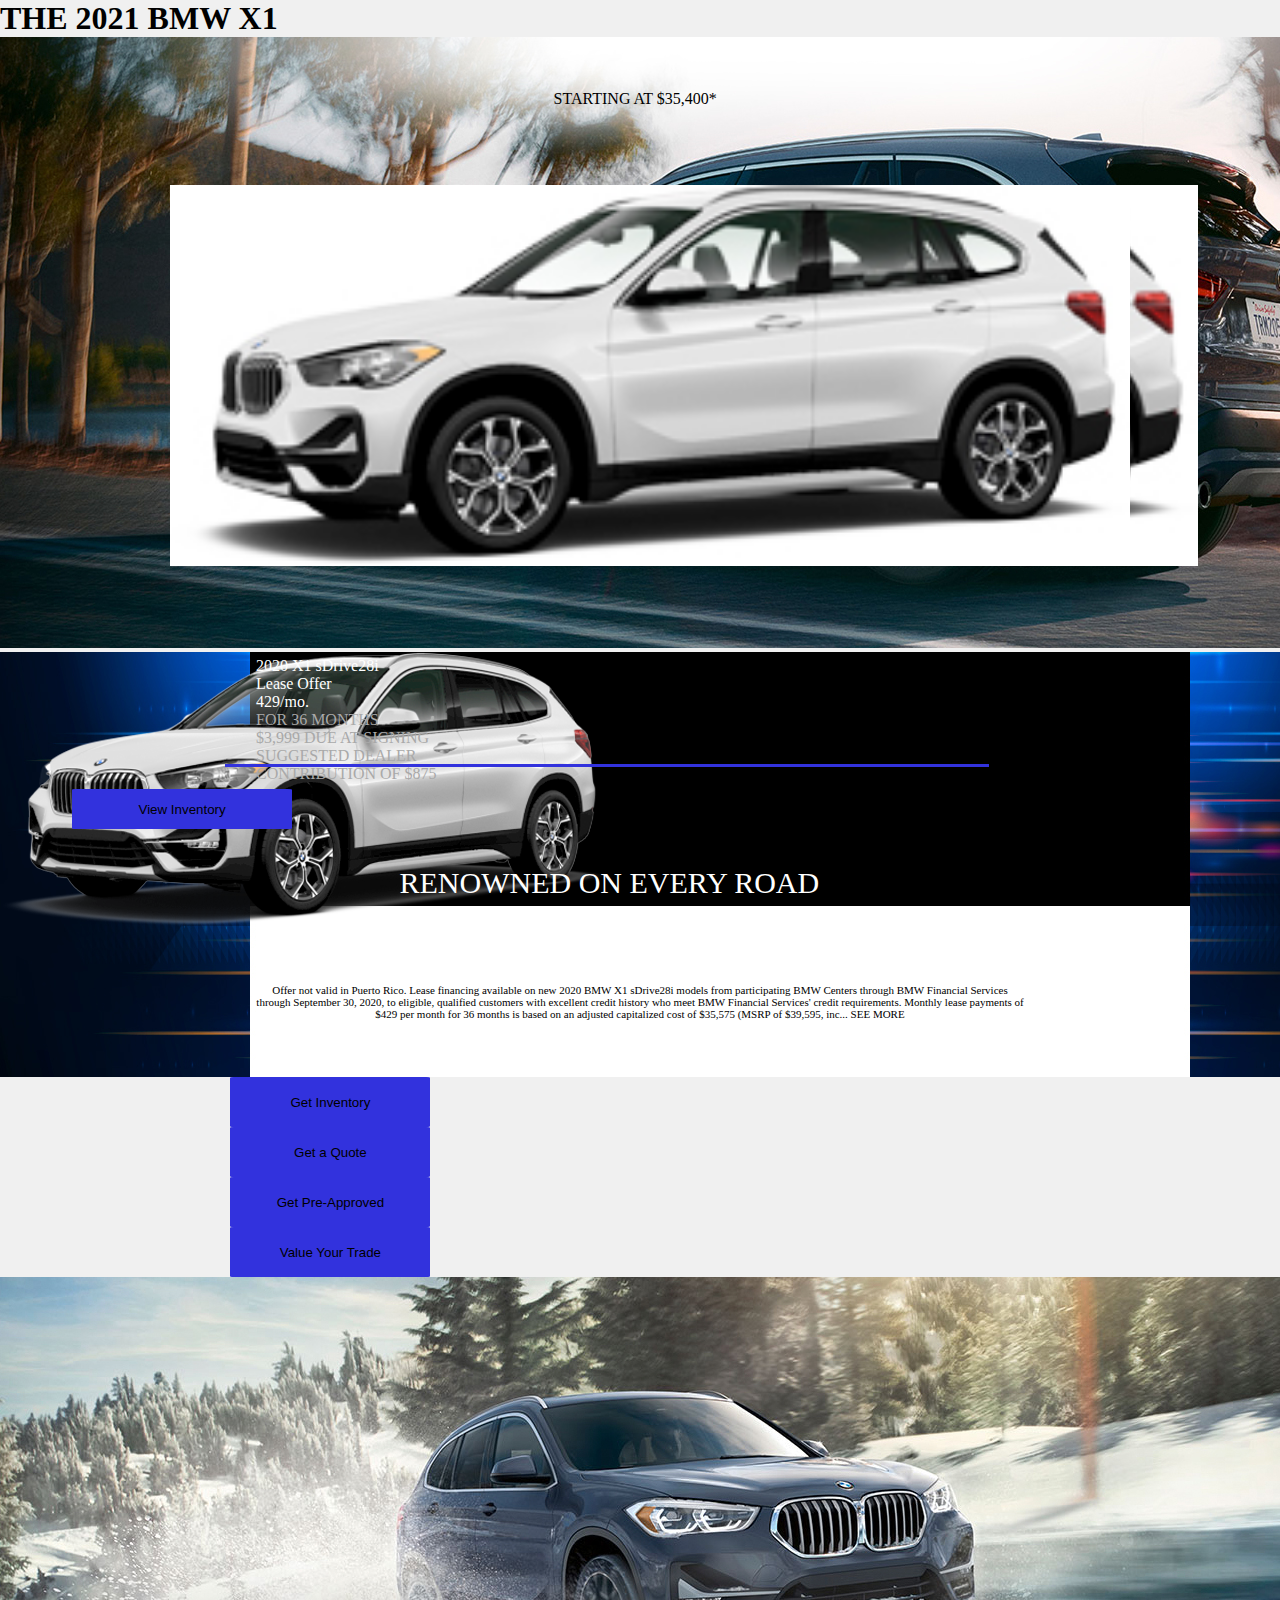
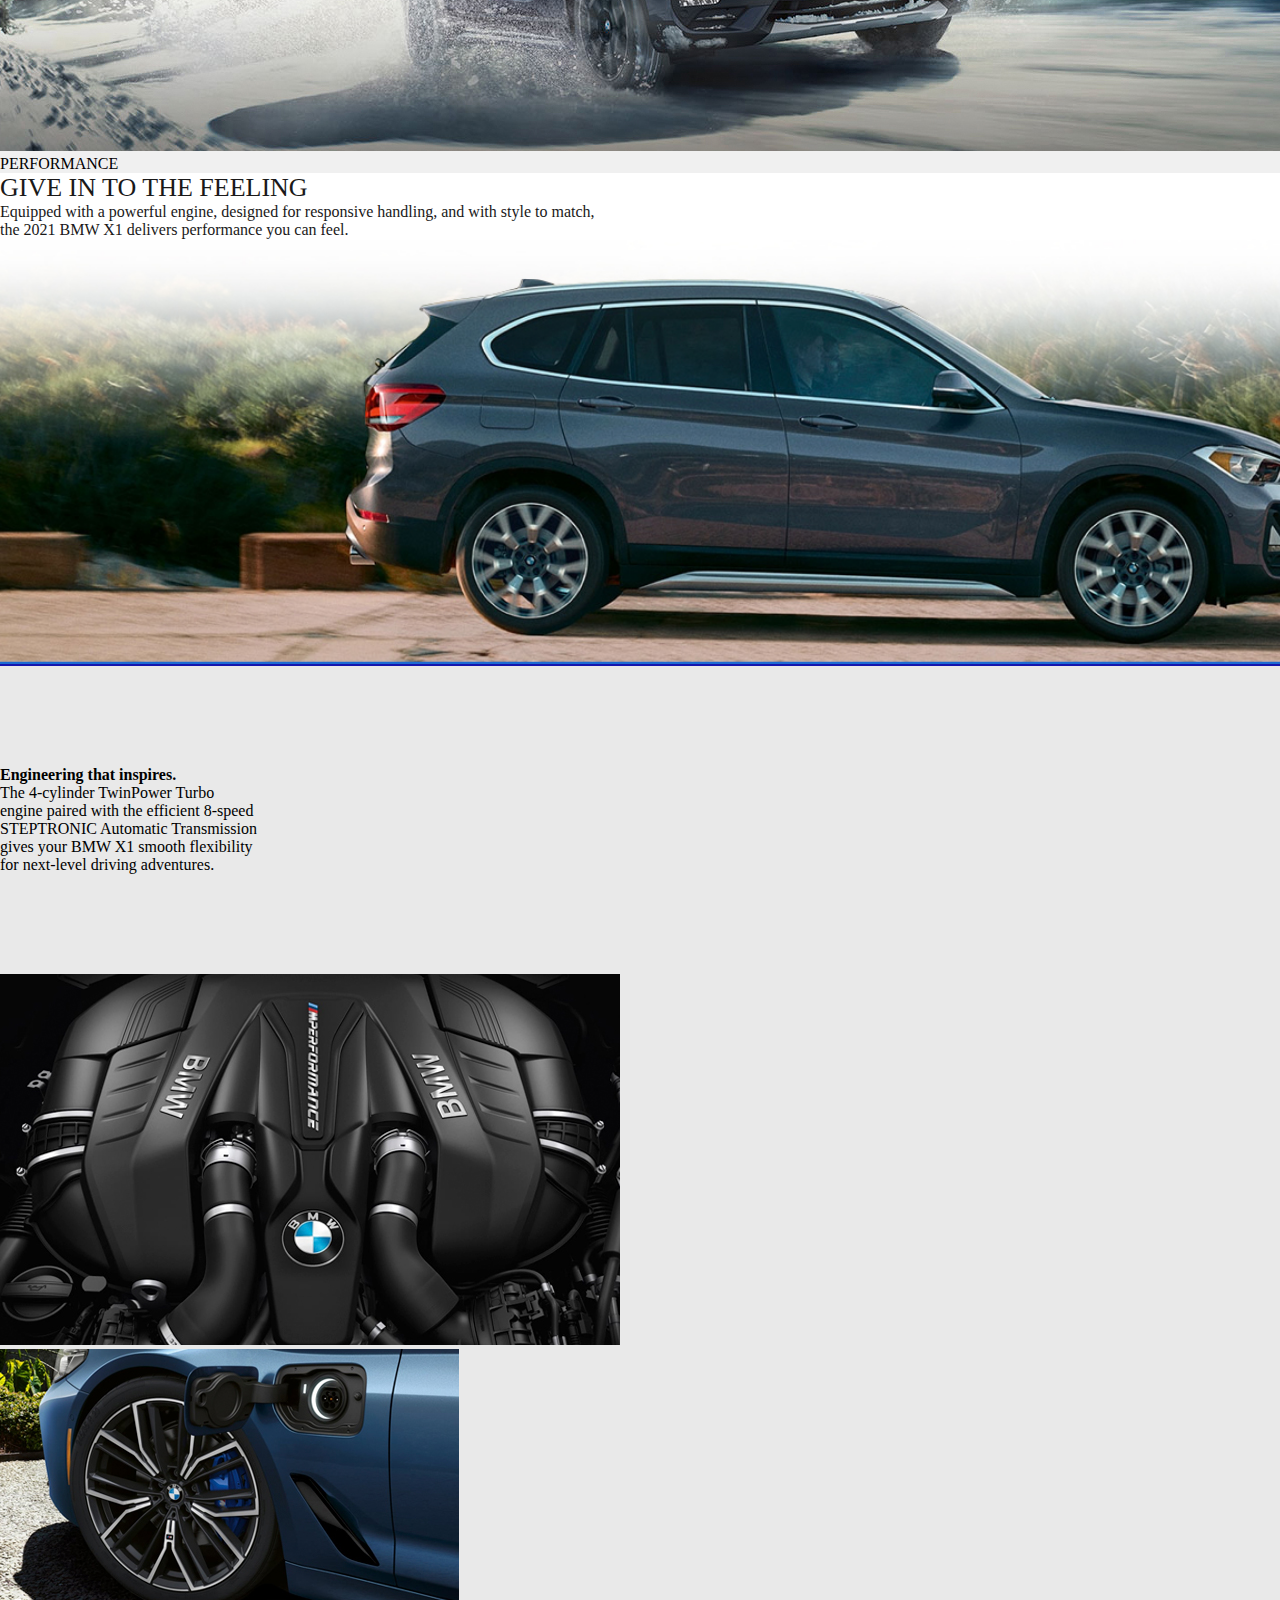
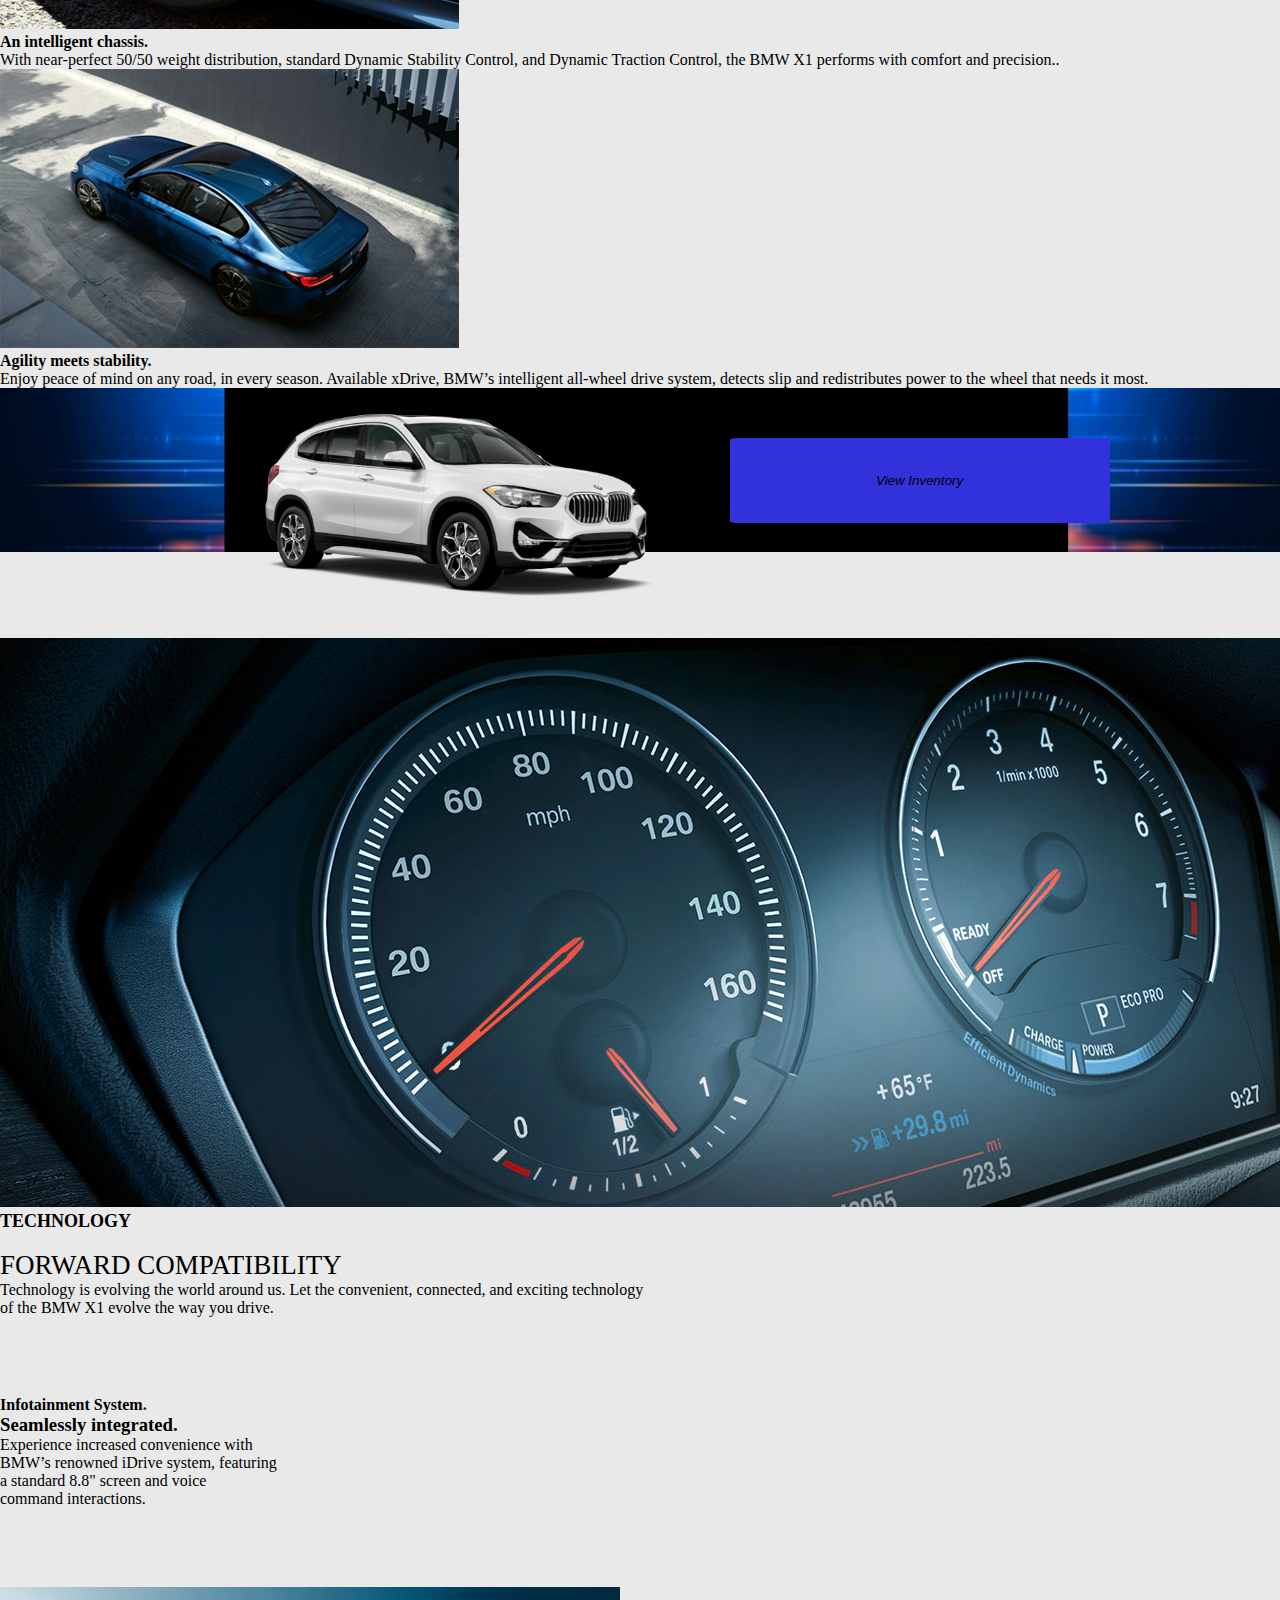
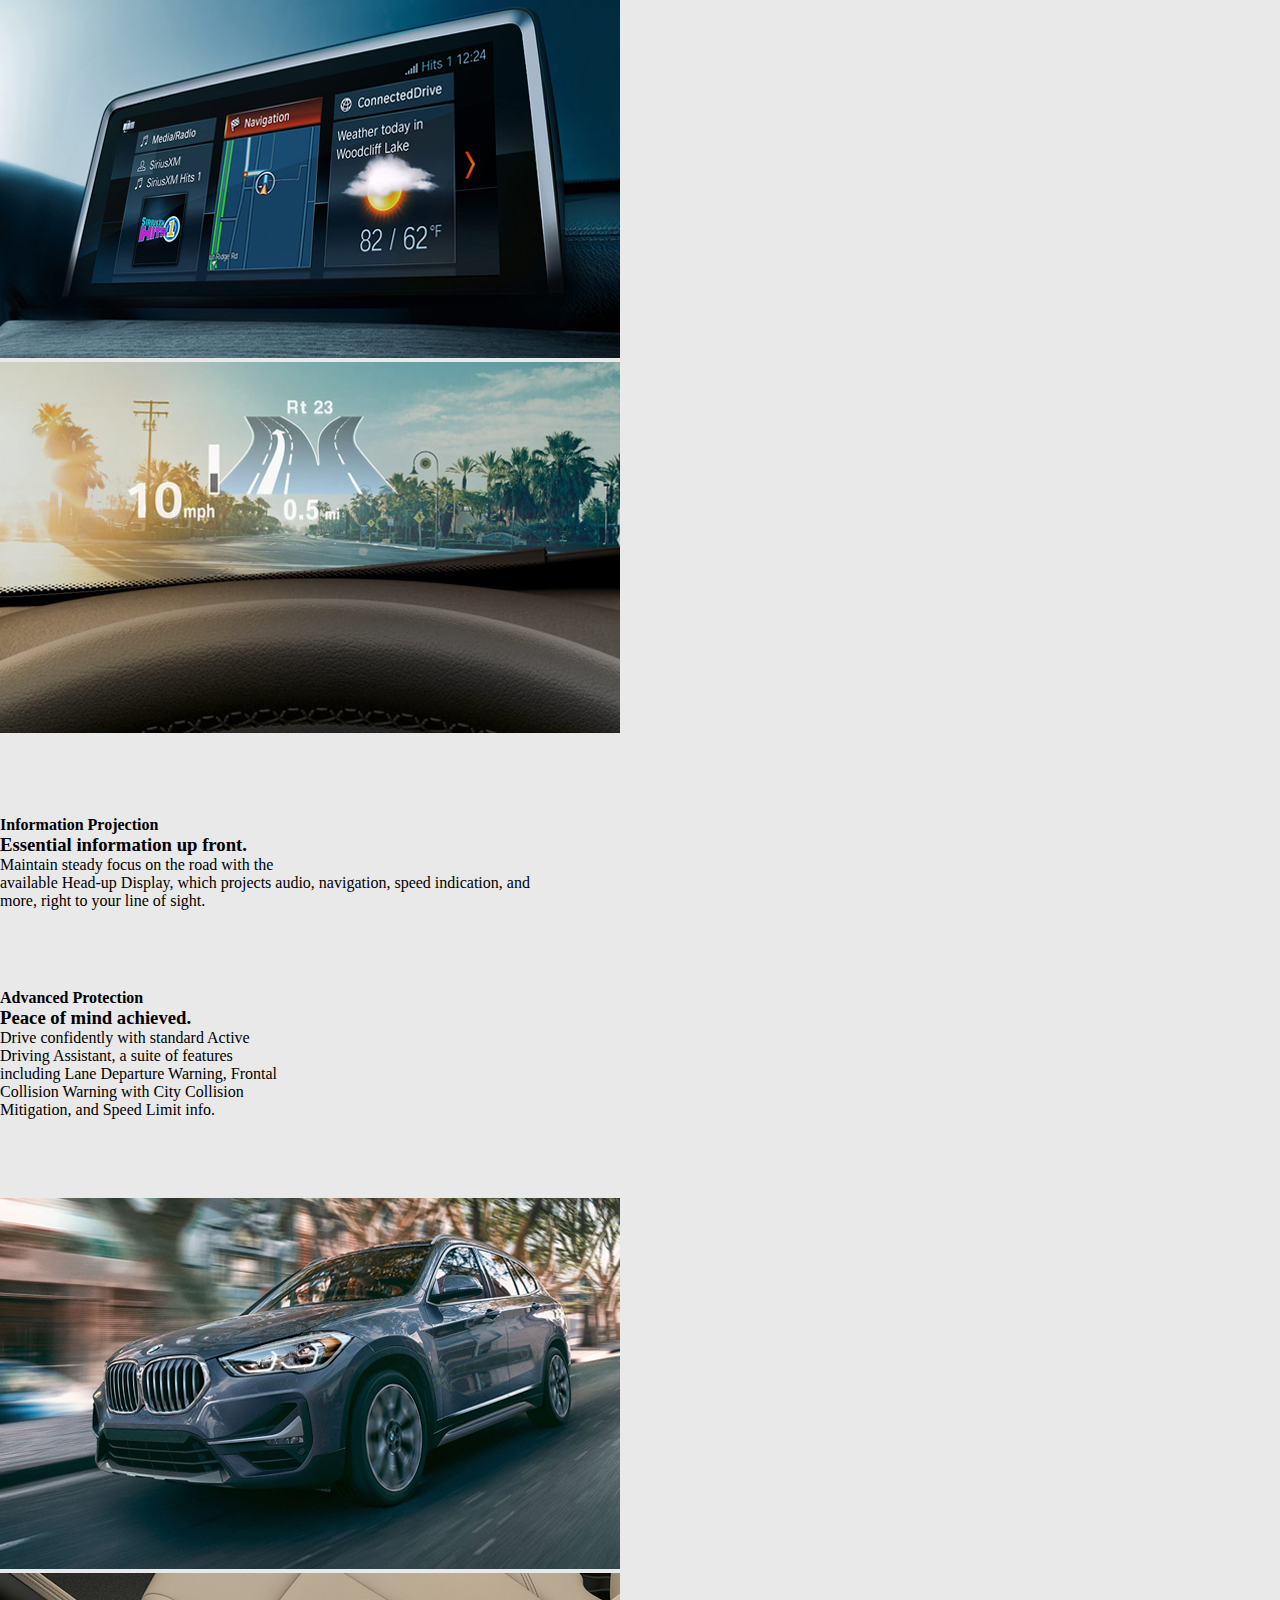
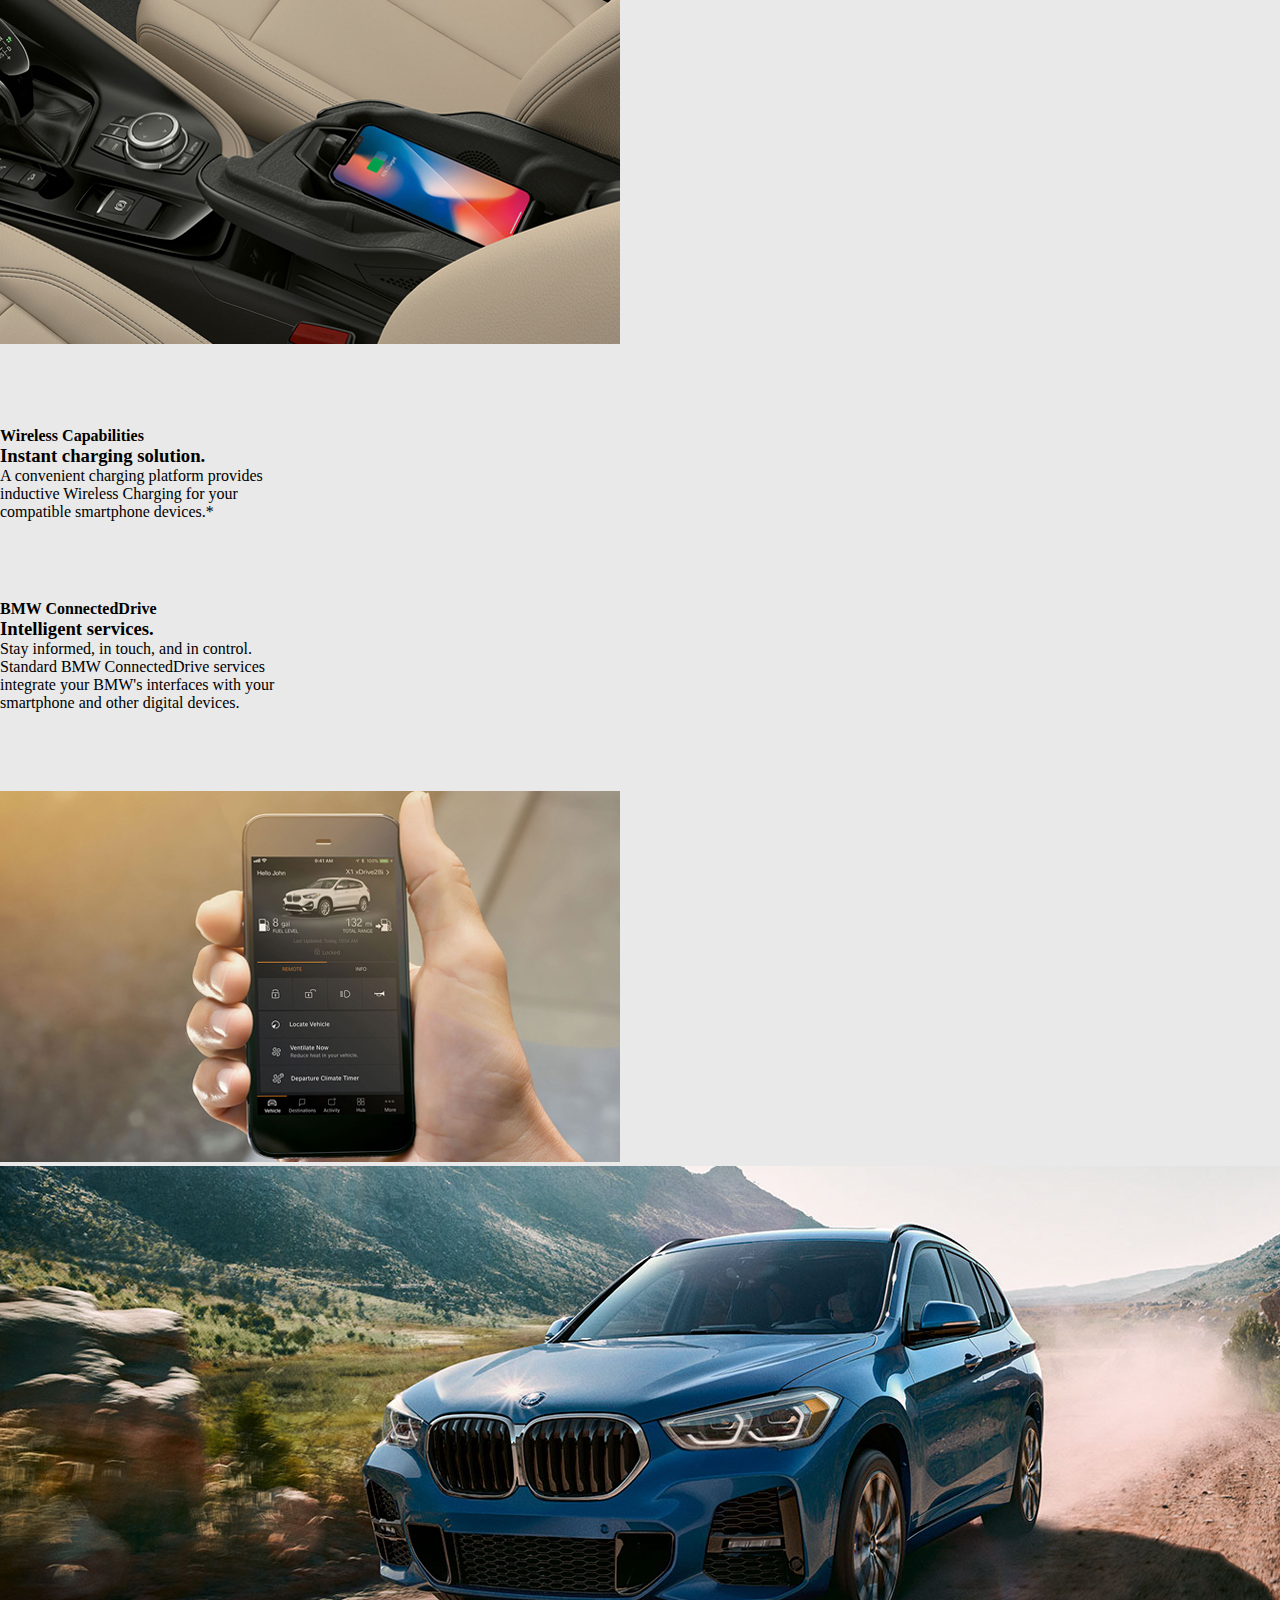
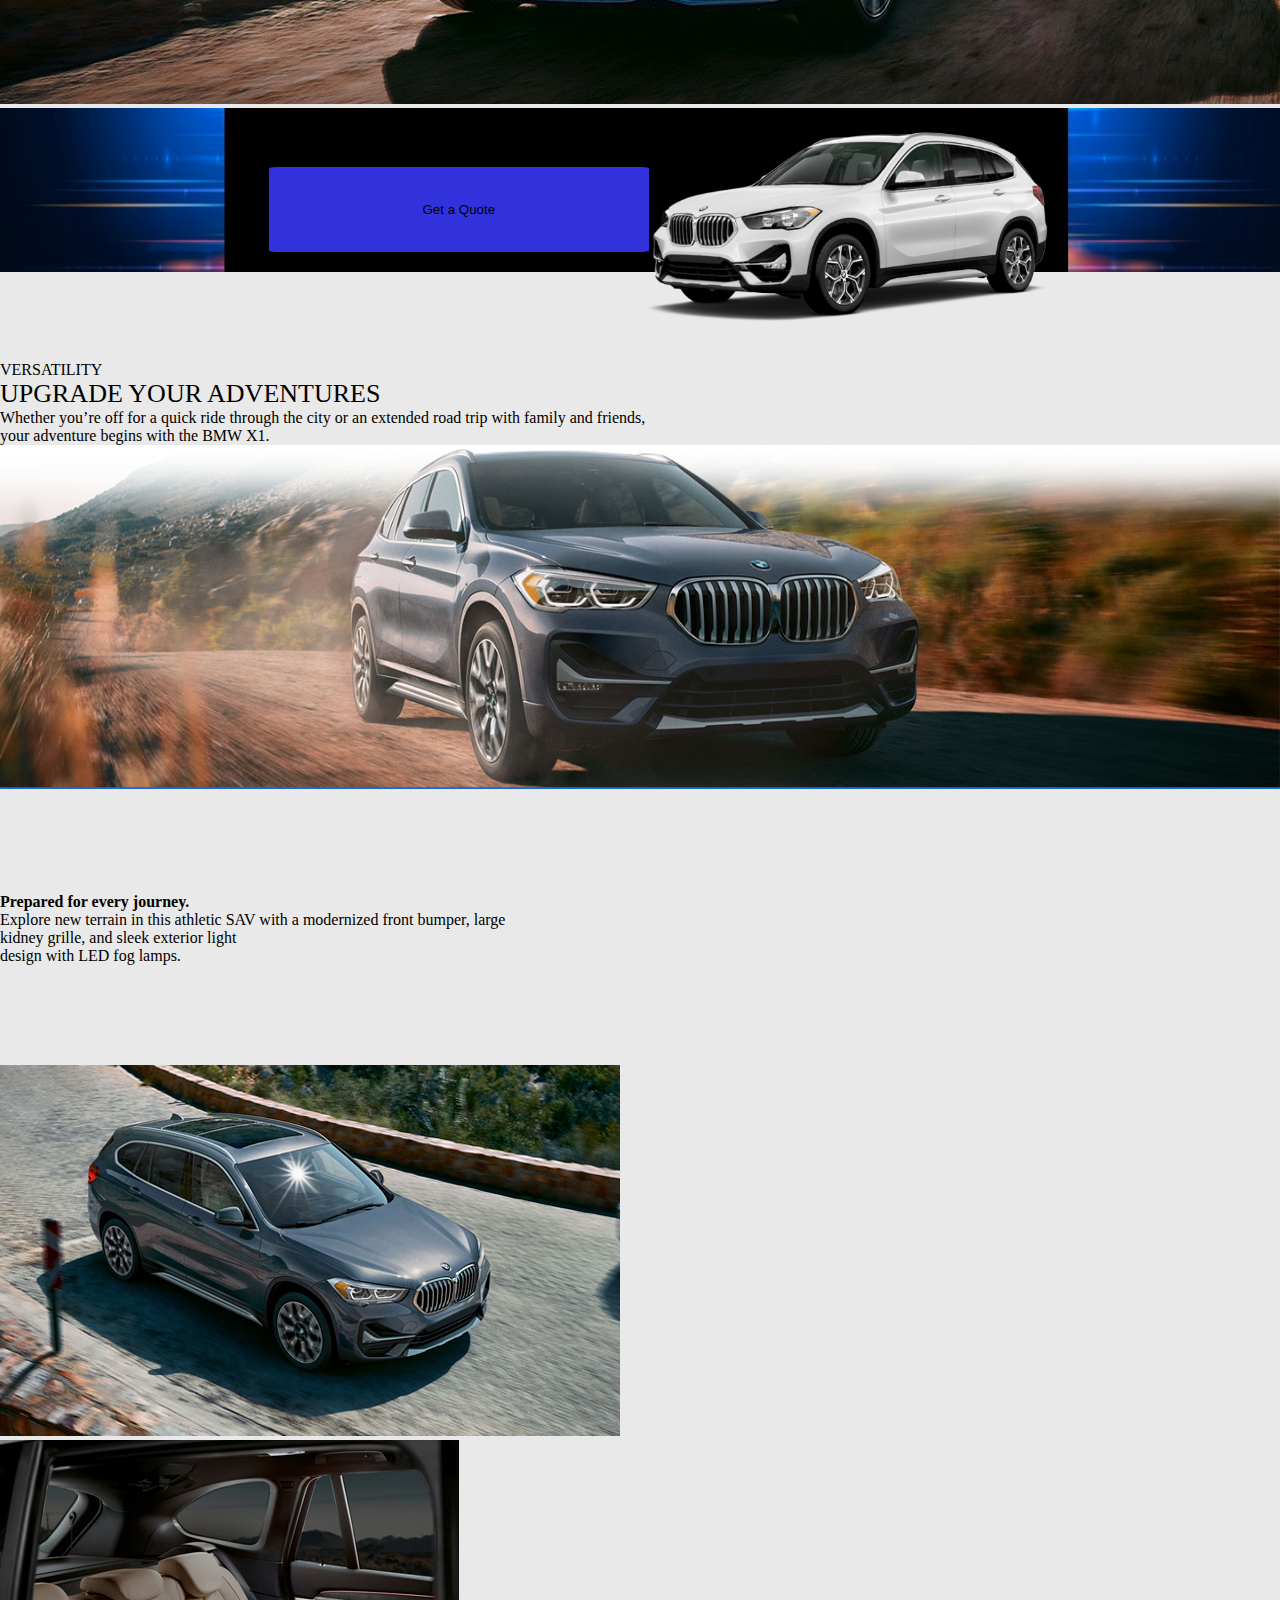
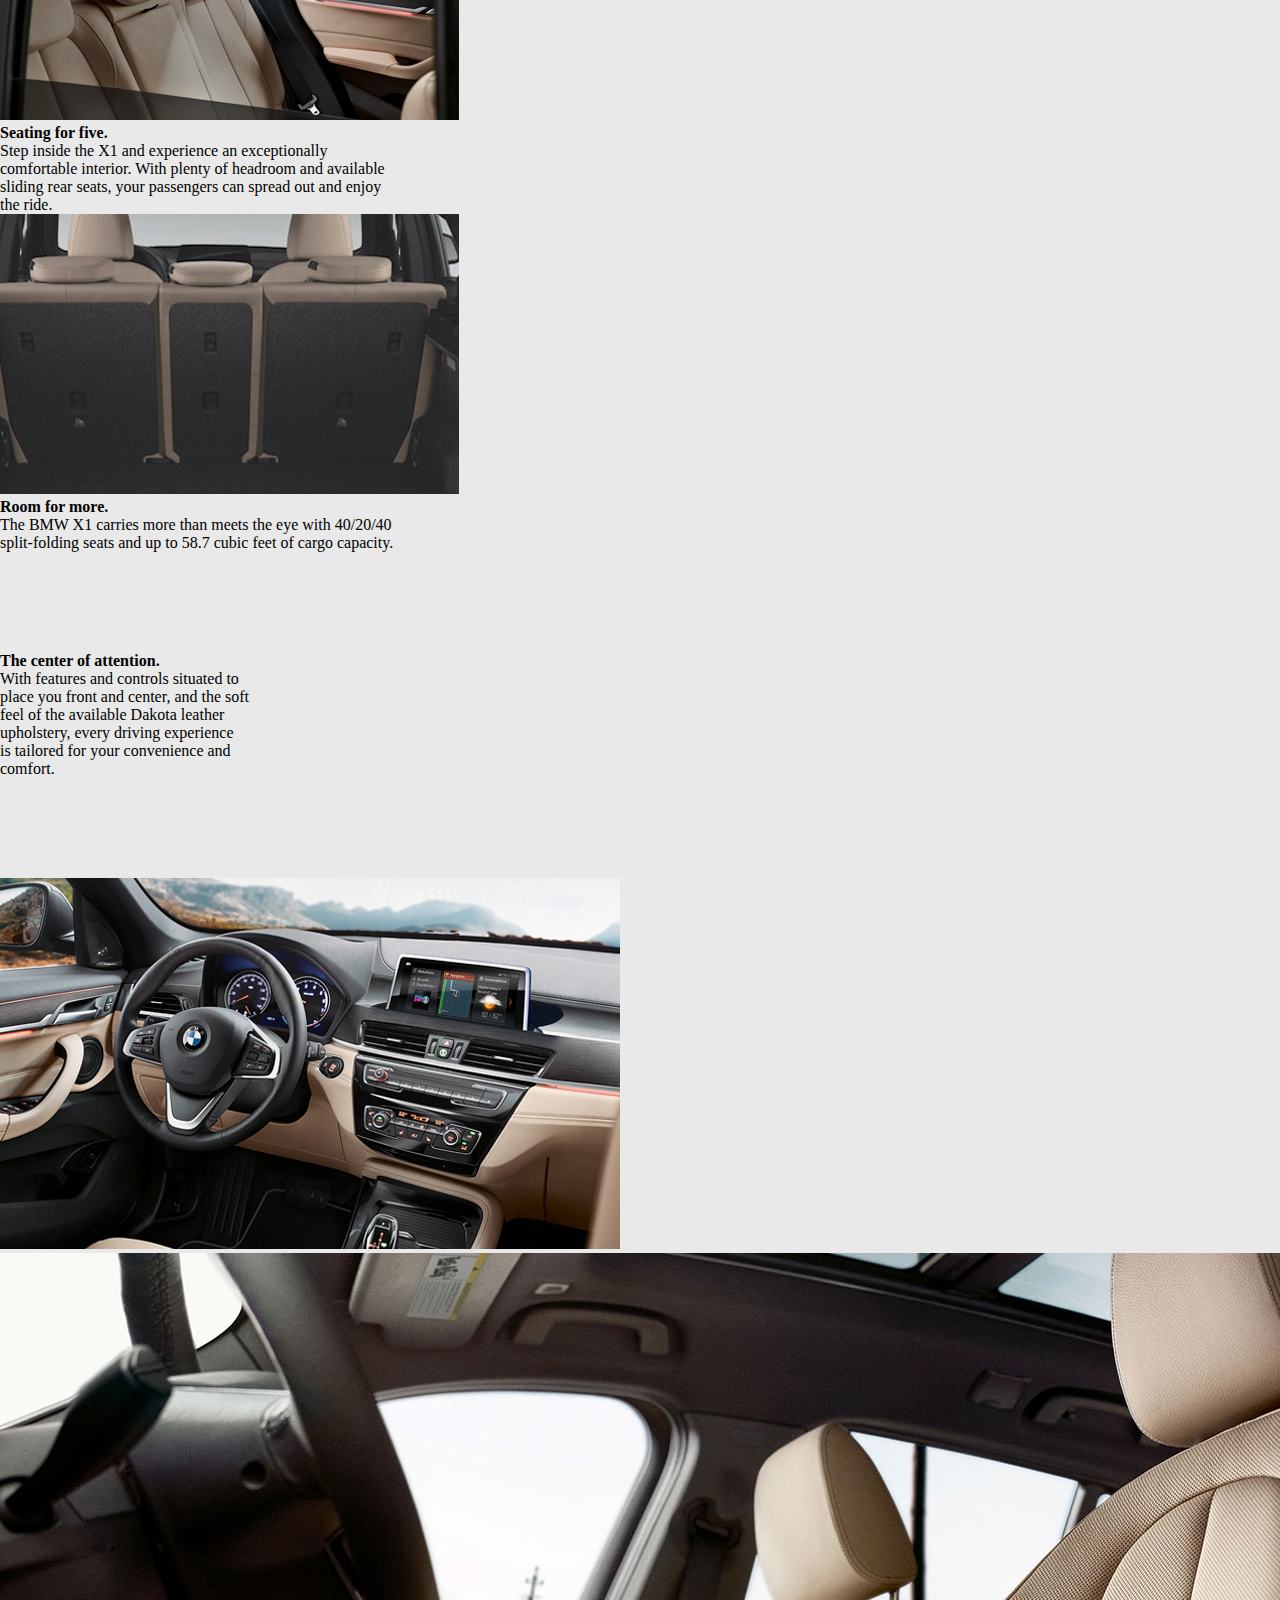
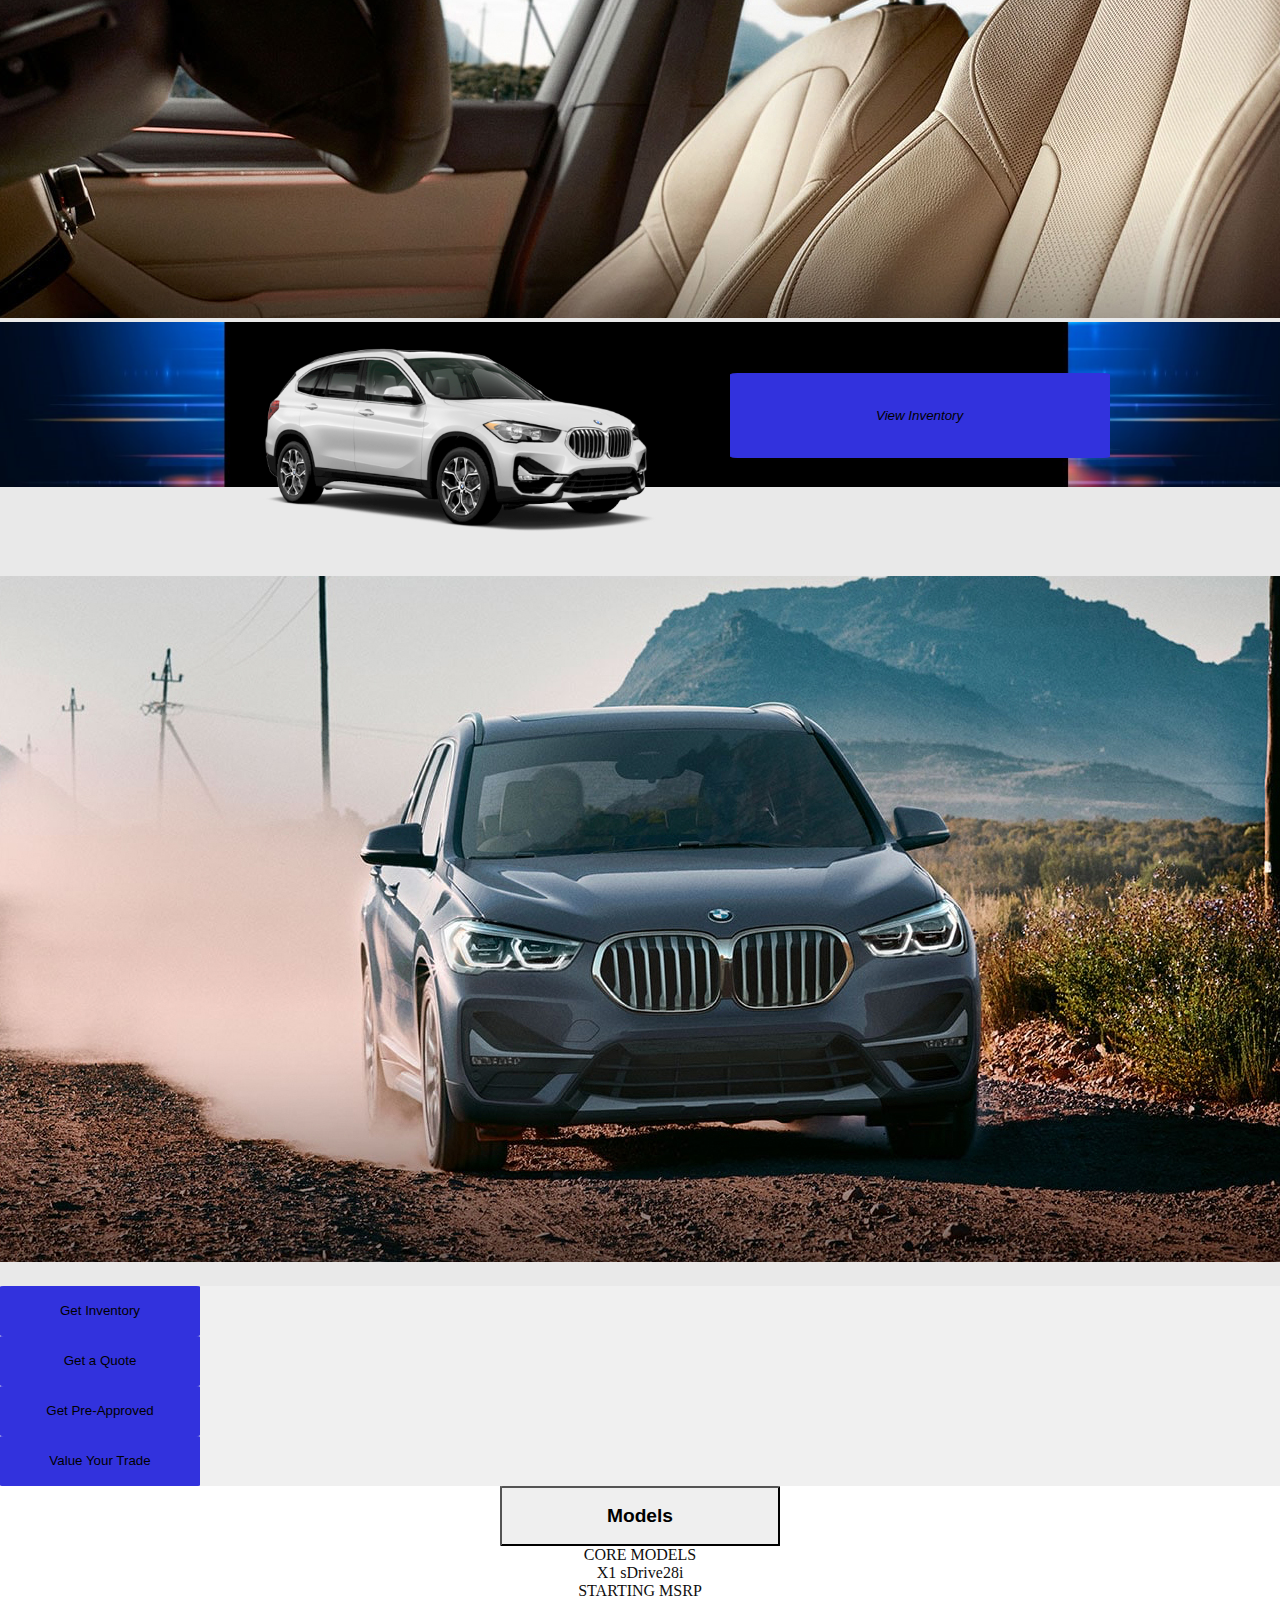
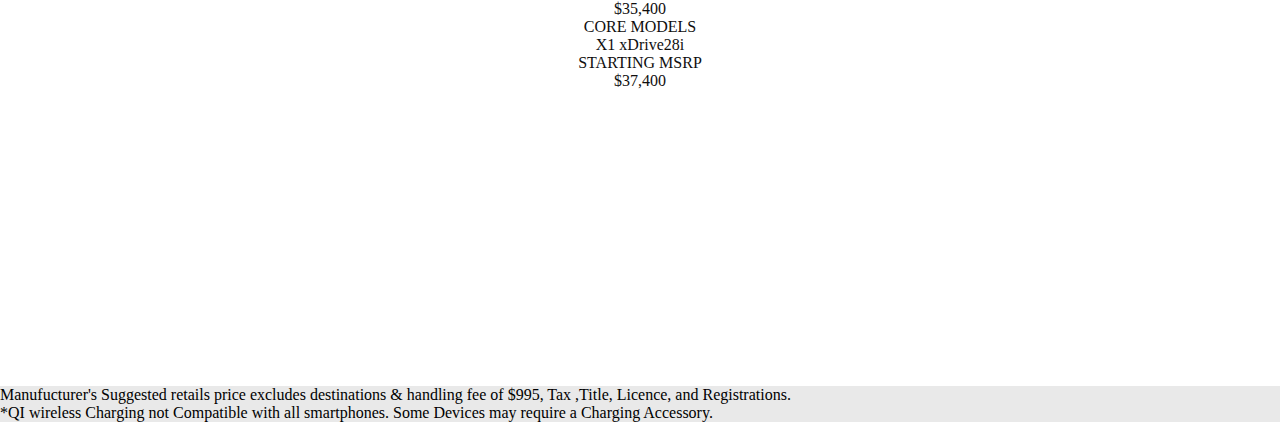
==== completecode.html @ 9b666ace "First commit add all things" ====
<!DOCTYPE html>
<html lang="en">

<head>
    <meta charset="UTF-8">
    <meta name="viewport" content="width=device-width, initial-scale=1.0">
    <title>Landing Page</title>
    <link rel="icon" href="/favicon.ico" type="image/x-icon" sizes="16x16">
    <link rel="stylesheet" href="https://cdn.jsdelivr.net/npm/bootstrap@4.5.3/dist/css/bootstrap.min.css" integrity="sha384-TX8t27EcRE3e/ihU7zmQxVncDAy5uIKz4rEkgIXeMed4M0jlfIDPvg6uqKI2xXr2" crossorigin="anonymous">
<style>
            * {
            margin: 0;
            padding: 0;
        }
        body{
              background-color: rgba(229, 229, 229, 0.826);

        }

        .sec-1 {

            background-color: rgb(240, 240, 240);

        }

        .banner-text-1 {
            position: absolute;
            top: 10%;
            text-align: center !important;
            right: 44%;
            text-transform: uppercase;
        }

        .banner-text-2 {
            position: absolute;
            bottom: 0;
            text-align: center !important;
            right: 36%;
            text-transform: uppercase;
            color: white;
            font-size: 30px;

        }

        .offer-bg {
            background-image: url('asserts/img/Offer-bck.jpg');
            background-repeat: no-repeat;
            background-size: cover;
            height: 425px;
        }

        .offer-bg-btn {

            margin-left: 18%;

        }

        .btn-cus {
            width: 200px;
            background-color: rgb(50, 50, 221) !important;
            border: 1px solid rgb(50, 50, 221) !important;
            border-radius: 2%;
            height: 50px;
        }

        .btn-div {
            max-width: 19% !important;
        }

        .offer-car {
            position: absolute;
            left: 20%;
            margin-top: 5px;
        }

        .offer-car>p {
            color: white;
        }

        .offer-car>.def {
            color: darkgrey;

        }

        .hr-11 {
            width: 423%;
            position: absolute;
            z-index: 98766;
            top: 85%;
            right: -306%;
            align-content: center;

        }

        .new5 {

            border: 3px solid rgb(50, 50, 221);
            border-top: 5px;


        }

        .btn-div-car {
            position: absolute;
            top: 105%;
            right: 80%;



        }

        .offer-car-des {
            position: absolute;
            left: 20%;
            font-size: 11px;
            width: 60%;
            text-align: center;
            text-justify: auto;
        }
        .sec-2{
            background-color: rgb(240, 240, 240);
        }
        .sec-3{
            background-color: rgb(240, 240, 240);
        }
        .sec-3-img{
            background-image: url('asserts/img/GIVE-IN-TO-THE-FEELING.jpg');
            background-repeat: no-repeat;
            background-size: cover;
            height: 425px;
            border-bottom: 2px solid rgb(21, 21, 173) ;
        }
        .sec-3-img-text{
            background-color: white;
            color: rgb(26, 25, 25);
        }


        .sec-6{
            height: 250px;
        }

        .sec-content-1{

            position: relative;
            text-align: center;

        }
        .sec-car-img-1{
    position: absolute;
    top: 71%;
    left: 36%;
    transform: translate(-50%, -50%);
    color: white;
    width: 103%;

        }
        .sec-car-img-2{
            position: absolute;
    top: 30%;
    left: 57%;
        }

        .sec-8-car-img-1{
            position: absolute;
            top: 35%;
            left: 21%;
        }
    .sec-8-car-img-2{
    position: absolute;
    top: 71%;
    left: 66%;
    transform: translate(-50%, -50%);
    color: white;
    width: 33%;


        }


        
        .footer-1{
            background-color: white;
            color: rgb(15, 14, 14);
            width: 100%;
            height: 700px;
            margin-top: 20px;
        }
        .footer-1-btn button{
            height:60px;
            width:280px;
            border-radius: 1%;
            text-transform: capitalize;
            font-size: larger;
            font-weight: 600;

        }
        .footer-1 .card{
            border: 0;
        }

        .footer-btn-bg{

             background-color: rgb(240, 240, 240);
          
        }
        .footer-1 img{
            width: 75%;
    position: absolute;
    top: 185px;
    right: 82px;

        }
        .footer-1 .img-2{
        position: absolute;
        top: 185px;
        right: 150px;

        }



        
</style>
</head>
<body>
<section class="sec-1">
    <div class="text-center">
        <h1>THE 2021 BMW X1<h1>
    </div>
    <div>
        <div class="banner-1">
            <p class="banner-text-1 white-text">
                Starting at $35,400*
            </p>
            <img src="asserts/img/banner.jpg" class="img-fluid w-100" alt="Banner">
            <p class="banner-text-2 white-text">
                RENOWNED ON EVERY ROAD
            </p>
        </div>
    </div>
</section>


<section class="offer-bg my-4">

        <div class="offer-car">
            <p class="mb-4">2020 X1 sDrive28i</p>
            <p class="mb-0">Lease Offer</p>
            <p class="font-weight-bold display-4 pt-0">429/mo.</p>
            <p class="def">
                FOR 36 MONTHS<br>
                $3,999 DUE AT SIGNING<br>
                SUGGESTED DEALER<br>
                CONTRIBUTION OF $875
            </p>
            <center>
                <div class="py-2 hr-11">
                    <hr class="new5">
                </div>
            </center>
            <center>
                <div class="col-lg-3 btn-div-car">
                    <button class="btn btn-primary btn-cus" style="height: 40px; width:220px">View Inventory</button>
                </div>
            </center>

        </div>

        <div class="offer-car-img">
            <div class="col-md-12 col-lg-6 wow fadeInRight animated" data-wow-delay="0.3s" style="visibility: visible;
            animation-name: fadeInRight;
            animation-delay: 0.3s;
            z-index: 111111;
            left: 560px;
            top: 45px;">
            <img src="asserts/img/offer car.png" alt="" class="img-fluid">
            </div>
        </div>
        <br>
        <br>
        <br>
        <div class="offer-car-des">
            <p>Offer not valid in Puerto Rico. Lease financing available on new 2020 BMW X1 sDrive28i models from
                participating BMW
                Centers through BMW Financial Services through September 30, 2020, to eligible, qualified customers with
                excellent
                credit history who meet BMW Financial Services' credit requirements. Monthly lease payments of $429 per
                month for 36
                months is based on an adjusted capitalized cost of $35,575 (MSRP of $39,595, inc... SEE MORE</p>
        </div>

</section>
<section class="sec-2">
    <div class="offer-bg-btn my-5">
        <div class="container">
            <div class="row">
                <div class="col-lg-3 btn-div">
                    <button class="btn btn-primary btn-cus">Get Inventory</button>
                </div>
                <div class="col-lg-3 btn-div">
                    <button class="btn btn-primary btn-cus">Get a Quote</button>
                </div>
                <div class="col-lg-3 btn-div">
                    <button class="btn btn-primary btn-cus">Get Pre-Approved</button>
                </div>
                <div class="col-lg-3 btn-div">
                    <button class="btn btn-primary btn-cus">Value Your Trade</button>
                </div>
            </div>
        </div>
    </div>
    <img src="asserts/img/images1.jpg" alt="" class="img-fluid  w-100">
    <div class="h6 text-center py-3 font-weight-bold">PERFORMANCE
    </div>
</section>


<section class="sec-3">
    <div class="sec-3-img-text text-center pt-3">
        <p style="font-size: 26px;">
            GIVE IN TO THE FEELING
        </p>
        <p class="mb-0">
            Equipped with a powerful engine, designed for responsive handling, and with style to match,<br> the 2021 BMW X1 delivers
            performance you can feel.
        </p>
    </div>
    <div class="sec-3-img">
    </div>
</section>



<section class="sec-4">
    <div class="container">
        <div class="card shadow my-4" >
            <div class="row no-gutters">
                <div class="col-md-4">
                    <div class="card-body " style="margin: 100px 0;">
                    <h4 class="card-title text-center py-3">Engineering that inspires.</h4>
                    <p class="card-text text-center">The 4-cylinder TwinPower Turbo<br> engine paired with the efficient 8-speed<br> STEPTRONIC
                        Automatic Transmission<br>gives your BMW X1 smooth flexibility<br> for next-level driving adventures.</p>
                    </div>
                </div>
                <div class="col-md-8">
                    <img src="asserts/img/Engineering-that-inspires.jpg" class="card-img" alt="Engineering-that-inspires">
                </div>
            </div>
        </div>

        <div class="card-group">
            <div class="card shadow mr-3">
                <img src="asserts/img/An intelligent chassis.jpg" class="card-img-top" alt="Agility meets stability.jpg">
                <div class="card-body">
                    <h4 class="card-title text-center">An intelligent chassis.</h4>
                    <p class="card-text text-center">With near-perfect 50/50 weight distribution, standard Dynamic Stability Control, and Dynamic Traction Control, the BMW X1 performs with comfort and precision..</p>

                </div>
            </div>
            <div class="card shadow ml-3">
                <img src="asserts/img/Agility meets stability.jpg" class="card-img-top" alt="An intelligent chassis.jpg">
                <div class="card-body">
                    <h4 class="card-title text-center">Agility meets stability.</h4>
                    <p class="card-text text-center">Enjoy peace of mind on any road, in every season. Available xDrive, BMW’s intelligent all-wheel drive system, detects slip and redistributes power to the wheel that needs it most.</p>
                </div>
            </div>
        </div>
    </div>
</section>




<!--------------------Yesterday code Continues---------------->

<section class="sec-6 mt-5">

    <div class="sec-content-1 bg-white">
        <img src="asserts/img/offer-bg-22.jpg" class="img-fluid" width="100%" alt="opffer car">
        <div class="sec-car-img-1">
        <img src="asserts/img/offe-car-2.png" class="img-fluid" width="31%" alt="opffer car">
        </div>
        <div class="sec-car-img-2">
        <button class="btn btn-primary btn-cus" style="height: 85px; width:380px"><i class="fa-2x">
            View Inventory
        </i>
        </button>
        </div>
    </div>
    <div class="bg-white" style="height: 300px;">
    </div>
</section>

<section class="sec-7">
<img src="asserts/img/images2.jpg" class="img-fluid w-100" alt="opffer car">
        <div class="text-center pt-3">
            <p style="font-size: 18px; font-weight: bold;">
                TECHNOLOGY
            </p><br>
            <p style="font-size: 27px;">FORWARD COMPATIBILITY</p>
            <p class="mb-0">
                Technology is evolving the world around us. Let the convenient, connected, and exciting technology<br>of the BMW X1
                evolve
                the way you drive.
            </p>
        </div>

        <div class="container">

            <div class="card shadow my-4">
                <div class="row no-gutters">
                    <div class="col-md-4">
                        <div class="card-body " style="margin: 79px 0;">
                            <h4 class="card-title text-center">Infotainment System.</h4>
                            <h3 class="card-title text-center py-3">Seamlessly integrated.</h3>
                            <p class="card-text text-center">Experience increased convenience with<br> BMW’s renowned iDrive system, featuring<br> a standard 8.8" screen and voice<br> command
                            interactions.</p>
                        </div>
                    </div>
                    <div class="col-md-8">
                        <img src="asserts/img/Infotainment-System.jpg" class="card-img" alt="Engineering-that-inspires">
                    </div>
                </div>
            </div>


            <div class="card shadow my-4">
                <div class="row no-gutters">
                    <div class="col-md-8">
                        <img src="asserts/img/Information-Projection.jpg" class="card-img" alt="Engineering-that-inspires">
                    </div>
                    <div class="col-md-4">
                        <div class="card-body " style="margin: 79px 0;">
                            <h4 class="card-title text-center">Information Projection</h4>
                            <h3 class="card-title text-center py-3">Essential information up front.</h3>
                            <p class="card-text text-center">Maintain steady focus on the road with the<br> available Head-up Display, which projects audio, navigation, speed
                            indication, and<br> more, right to your line of sight.</p>
                        </div>

                    </div>
                </div>
            </div>




            <div class="card shadow my-4">
                <div class="row no-gutters">
                    <div class="col-md-4">
                        <div class="card-body " style="margin: 79px 0;">
                            <h4 class="card-title text-center">Advanced Protection</h4>
                            <h3 class="card-title text-center py-3">Peace of mind achieved.</h3>
                            <p class="card-text text-center">Drive confidently with standard Active<br> Driving Assistant, a suite of features<br> including Lane Departure Warning, Frontal
                            <br>Collision Warning with City Collision<br> Mitigation, and Speed Limit info.</p>
                        </div>
                    </div>
                    <div class="col-md-8">
                        <img src="asserts/img/Advanced-Protection.jpg" class="card-img" alt="Engineering-that-inspires">
                    </div>
                </div>
            </div>


            <div class="card shadow my-4">
                <div class="row no-gutters">
                    <div class="col-md-8">
                        <img src="asserts/img/Wireless-Capabilities.jpg" class="card-img" alt="Engineering-that-inspires">
                    </div>
                    <div class="col-md-4">
                        <div class="card-body " style="margin: 79px 0;">
                            <h4 class="card-title text-center">Wireless Capabilities</h4>
                            <h3 class="card-title text-center py-3">Instant charging solution.</h3>
                            <p class="card-text text-center">A convenient charging platform provides<br> inductive Wireless Charging for your <br>compatible smartphone devices.*</p>
                        </div>

                    </div>
                </div>
            </div>

            <div class="card shadow my-4">
                <div class="row no-gutters">
                    <div class="col-md-4">
                        <div class="card-body " style="margin: 79px 0;">
                            <h4 class="card-title text-center">BMW ConnectedDrive</h4>
                            <h3 class="card-title text-center py-3">Intelligent services.</h3>
                            <p class="card-text text-center">Stay informed, in touch, and in control.<br> Standard BMW ConnectedDrive services<br> integrate your BMW's interfaces with your<br>
                            smartphone and other digital devices.</p>
                        </div>
                    </div>
                    <div class="col-md-8">
                        <img src="asserts/img/BMW-ConnectedDrive.jpg" class="card-img" alt="Engineering-that-inspires">
                    </div>
                </div>
            </div>
        </div>
<img src="asserts/img/images3.jpg" class="img-fluid w-100" alt="opffer car">
</section>

<section class="sec-8 ">

    <div class="sec-content-1 bg-white">
        <img src="asserts/img/offer-bg-22.jpg" class="img-fluid" width="100%" alt="opffer car">
        <div class="sec-8-car-img-1">
        <button class="btn btn-primary btn-cus" style="height: 85px; width:380px">
            Get a Quote
        </button>
        </div>
        <img src="asserts/img/offer car.png" class="sec-8-car-img-2 img-fluid" width="31%" alt="opffer car">
    </div>
    <div class="bg-white" style="height: 85px;">
    </div>
</section>

<section class="sec-9">
    <div class="h6 text-center py-3 font-weight-bold">
        VERSATILITY
    </div>
    <div class="sec-9-img-text bg-white text-center pt-3">
        <p style="font-size: 26px;">
            UPGRADE YOUR ADVENTURES
        </p>
        <p class="mb-0">
        Whether you’re off for a quick ride through the city or an extended road trip with family and friends,<br>
        your adventure begins with the BMW X1.
        </p>
    </div>
    <img src="asserts/img/UPGRADE-YOUR-ADVENTURES.jpg" class="img-fluid" width="100%" alt="opffer car">
</section>


<section class="sec-10">
    <div class="container">
        <div class="card shadow my-4" >
            <div class="row no-gutters">
                <div class="col-md-4">
                    <div class="card-body " style="margin: 100px 0;">
                    <h4 class="card-title text-center py-3">Prepared for every journey.
                    </h4>
                    <p class="card-text text-center">Explore new terrain in this athletic SAV with a modernized front bumper, large<br> kidney grille, and sleek exterior light<br> design with LED fog lamps.</p>
                    </div>
                </div>
                <div class="col-md-8">
                    <img src="asserts/img/Prepared-for-every-journey.jpg" class="card-img" alt="Engineering-that-inspires">
                </div>
            </div>
        </div>

        <div class="card-group">
            <div class="card shadow mr-3">
                <img src="asserts/img/Seating for five.jpg" class="card-img-top" alt="Agility meets stability.jpg">
                <div class="card-body">
                    <h4 class="card-title text-center">Seating for five.</h4>
                    <p class="card-text text-center">Step inside the X1 and experience an exceptionally<br> comfortable interior. With plenty of headroom and available<br> sliding rear seats, your passengers can spread out and enjoy<br> the ride.</p>

                </div>
            </div>
            <div class="card shadow ml-3">
                <img src="asserts/img/Room for more_.jpg" class="card-img-top" alt="An intelligent chassis.jpg">
                <div class="card-body">
                    <h4 class="card-title text-center">Room for more.</h4>
                    <p class="card-text text-center">The BMW X1 carries more than meets the eye with 40/20/40<br> split-folding seats and up to 58.7 cubic feet of cargo
                    capacity.</p>
                </div>
            </div>
        </div>



        <div class="card shadow my-4" >
            <div class="row no-gutters">
                <div class="col-md-4">
                    <div class="card-body " style="margin: 100px 0;">
                    <h4 class="card-title text-center py-3">The center of attention.</h4>
                    <p class="card-text text-center">With features and controls situated to<br> place you front and center, and the soft<br> feel of the available Dakota leather<br> upholstery, every driving experience<br> is tailored for your convenience and<br> comfort.
</p>
                    </div>
                </div>
                <div class="col-md-8">
                    <img src="asserts/img/The-center-of-attention.jpg" class="card-img" alt="Engineering-that-inspires">
                </div>
            </div>
        </div>
    </div>

<img src="asserts/img/images4.jpg" class="img-fluid w-100" alt="Agility meets stability.jpg">
</section>


<section class="sec-11 mt-5">

    <div class="sec-content-1 bg-white">
        <img src="asserts/img/offer-bg-22.jpg" class="img-fluid" width="100%" alt="opffer car">
        <div class="sec-car-img-1">
            <img src="asserts/img/offe-car-2.png" class="img-fluid" width="31%" alt="opffer car">
        </div>
        <div class="sec-car-img-2">
            <button class="btn btn-primary btn-cus" style="height: 85px; width:380px"><i class="fa-2x">
                    View Inventory
                </i>
            </button>
        </div>
    </div>
    <div class="bg-white" style="height: 85px;">
    </div>
</section>





<section class="mt-5">
    <img class="img-fluid w-100" src="asserts/img/images5.jpg">

</section>







<footer class="footer">
<section class="footer-1">

    <div class="py-5 text-center footer-btn-bg">

        <div class="d-flex justify-content-center">
                    
                <div class="btn-div px-3">
                    <button class="btn btn-primary btn-cus">Get Inventory</button>
                </div>
                <div class="btn-div px-3">
                    <button class="btn btn-primary btn-cus">Get a Quote</button>
                </div>
                <div class="btn-div px-3">
                    <button class="btn btn-primary btn-cus">Get Pre-Approved</button>
                </div>
                <div class="btn-div px-3">
                    <button class="btn btn-primary btn-cus">Value Your Trade</button>
                </div>
            
        </div>


    </div>
    
    <div class="container">
        <center>
        <div class="footer-1-btn py-5">
            <button class="btn btn-dark">Models</button>
        </div>
        </center>
        <div class="card-group">
            <div class="card">
                <div class="card-body ">
                    <center>
                    <p class="card-title text-center">
                    <p class="mb-1">CORE MODELS</p>
                    <p class="font-weight-bold py-0 mb-0">X1 sDrive28i</p>
                    <p>STARTING MSRP</p>
                    <p class="font-weight-bold h3">$35,400</p>
                    </p>
                    </center>
                </div>
                <img src="asserts/img/X1 sDrive28i.jpg" class="card-img-top" alt="Agility meets stability.jpg">
            </div>
            <div class="card">
                <div class="card-body">
                    <p class="card-title text-center">
                        <center>
                       <p class="mb-1">CORE MODELS</p>
                       <p class="font-weight-bold py-0 mb-0">X1 xDrive28i</p>
                       <p>STARTING MSRP</p>
                       <p class="font-weight-bold h3">$37,400</p>
                       </center>
                    </p>
                </div>
                <img src="asserts/img/X1 xDrive28i.jpg" class="img-2 card-img-top" alt="Agility meets stability.jpg">
            </div>
        </div>

    </div>
</section>

<div class="container py-4 text-center">
    <p>Manufucturer's Suggested retails price excludes destinations & handling fee of 
    $995, Tax ,Title, Licence, and Registrations.<br></p>
    *QI wireless Charging not Compatible with all smartphones. Some Devices may require a Charging Accessory.
</div>
</footer>


<script src="https://code.jquery.com/jquery-3.5.1.slim.min.js"
    integrity="sha384-DfXdz2htPH0lsSSs5nCTpuj/zy4C+OGpamoFVy38MVBnE+IbbVYUew+OrCXaRkfj"
    crossorigin="anonymous"></script>
<script src="https://cdn.jsdelivr.net/npm/bootstrap@4.5.3/dist/js/bootstrap.bundle.min.js"
    integrity="sha384-ho+j7jyWK8fNQe+A12Hb8AhRq26LrZ/JpcUGGOn+Y7RsweNrtN/tE3MoK7ZeZDyx"
    crossorigin="anonymous"></script>

</body>
</html>
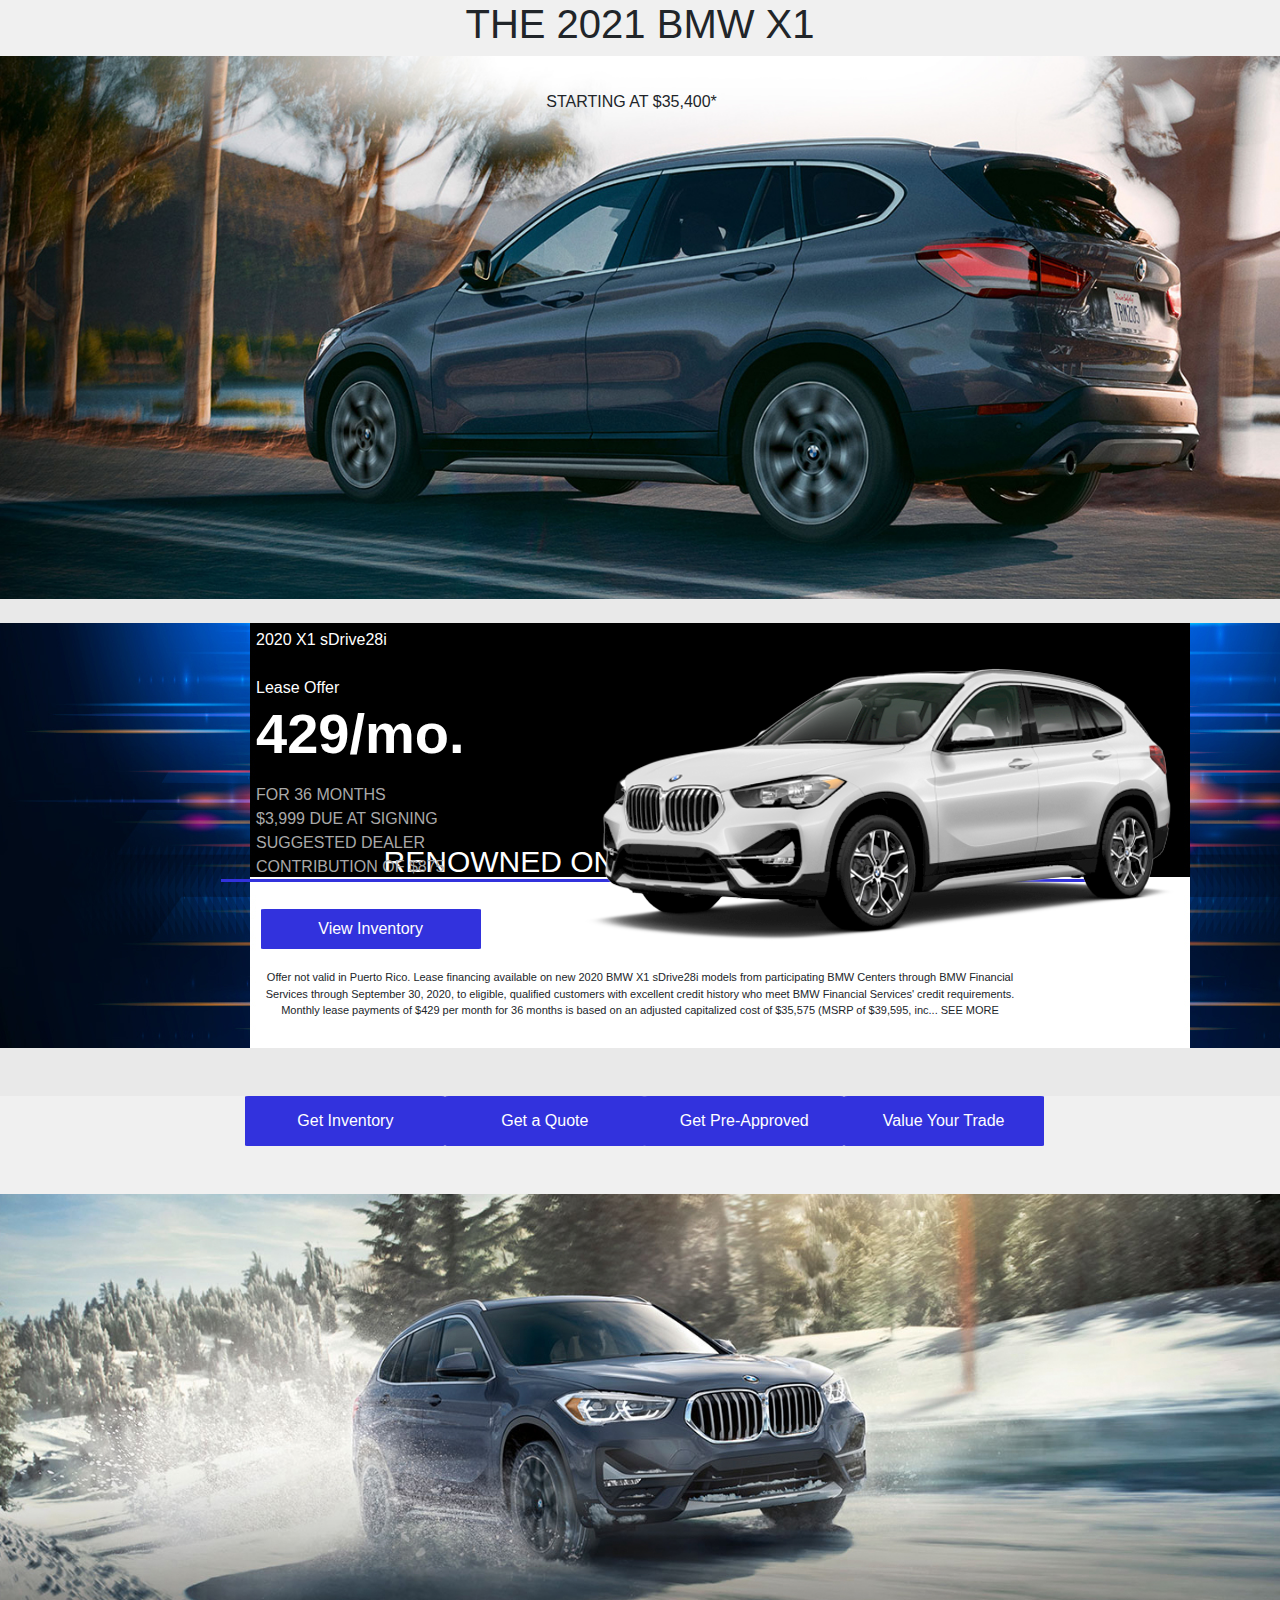
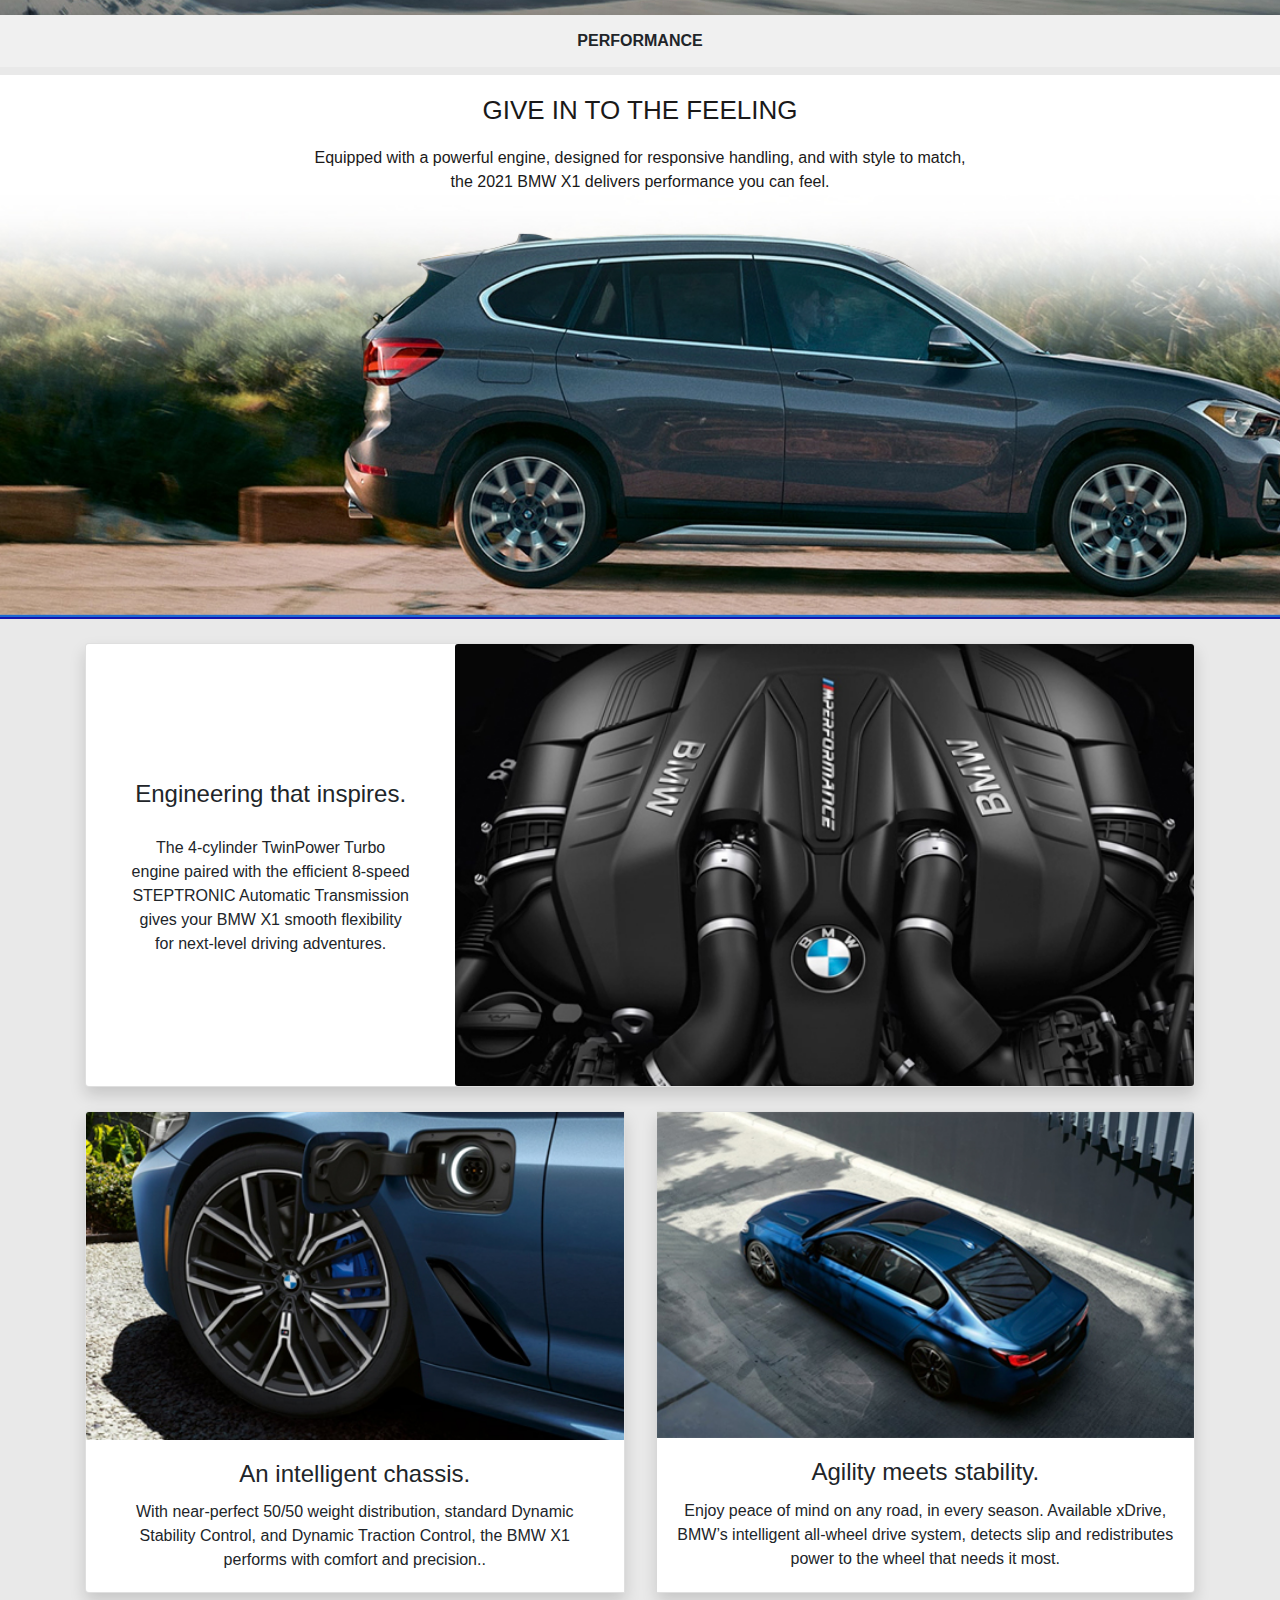
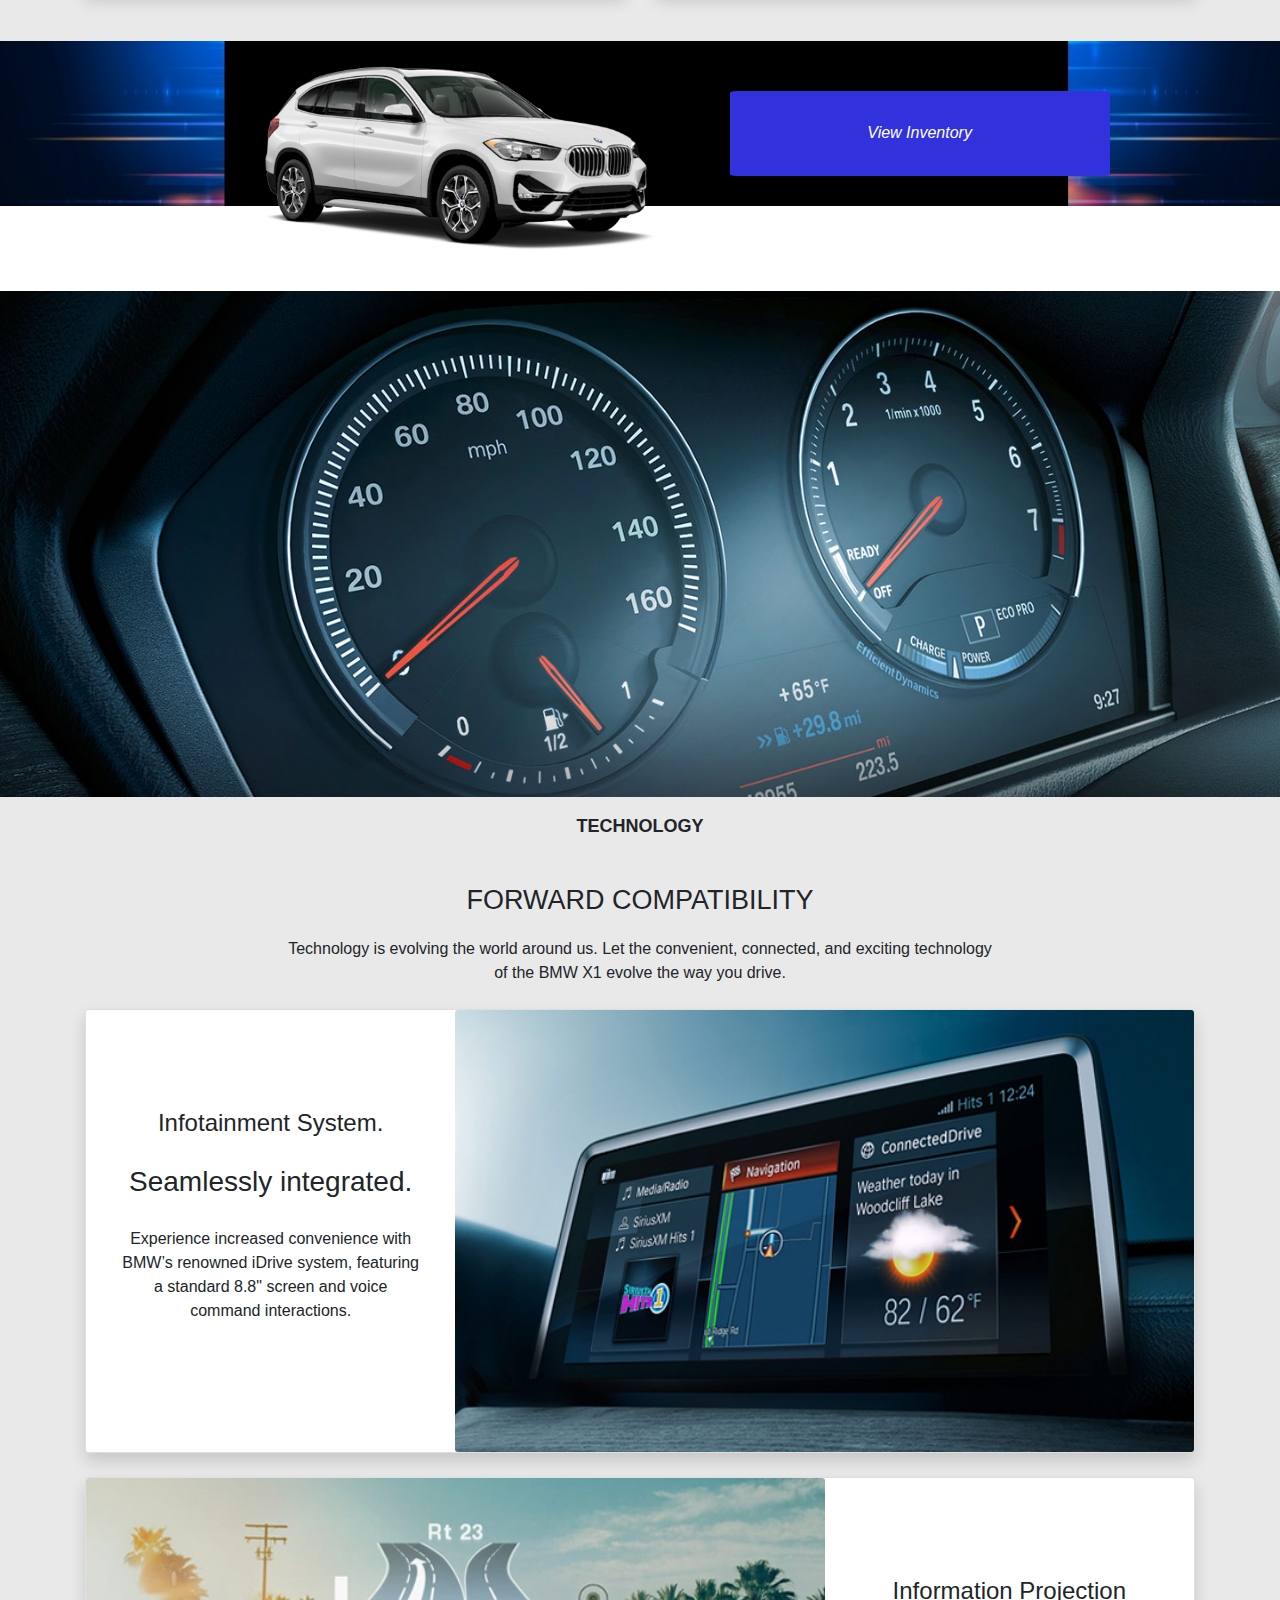
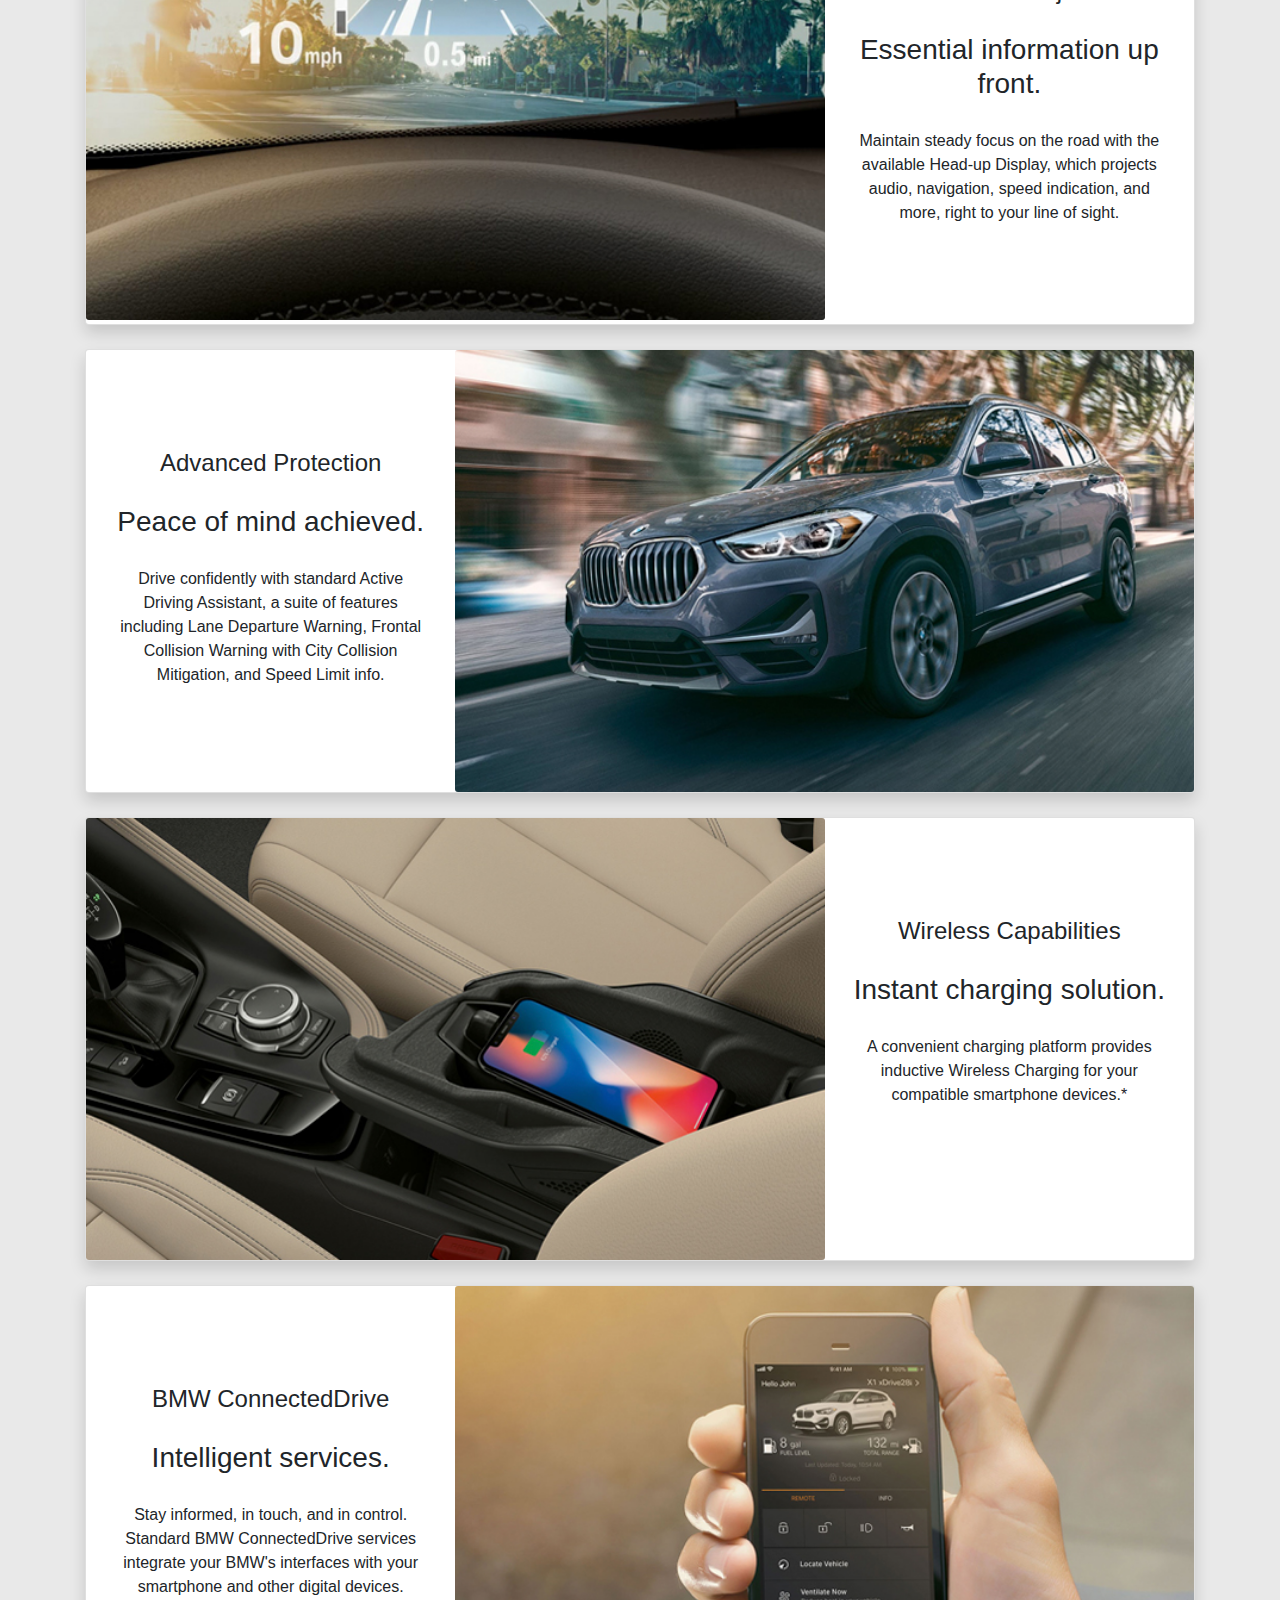
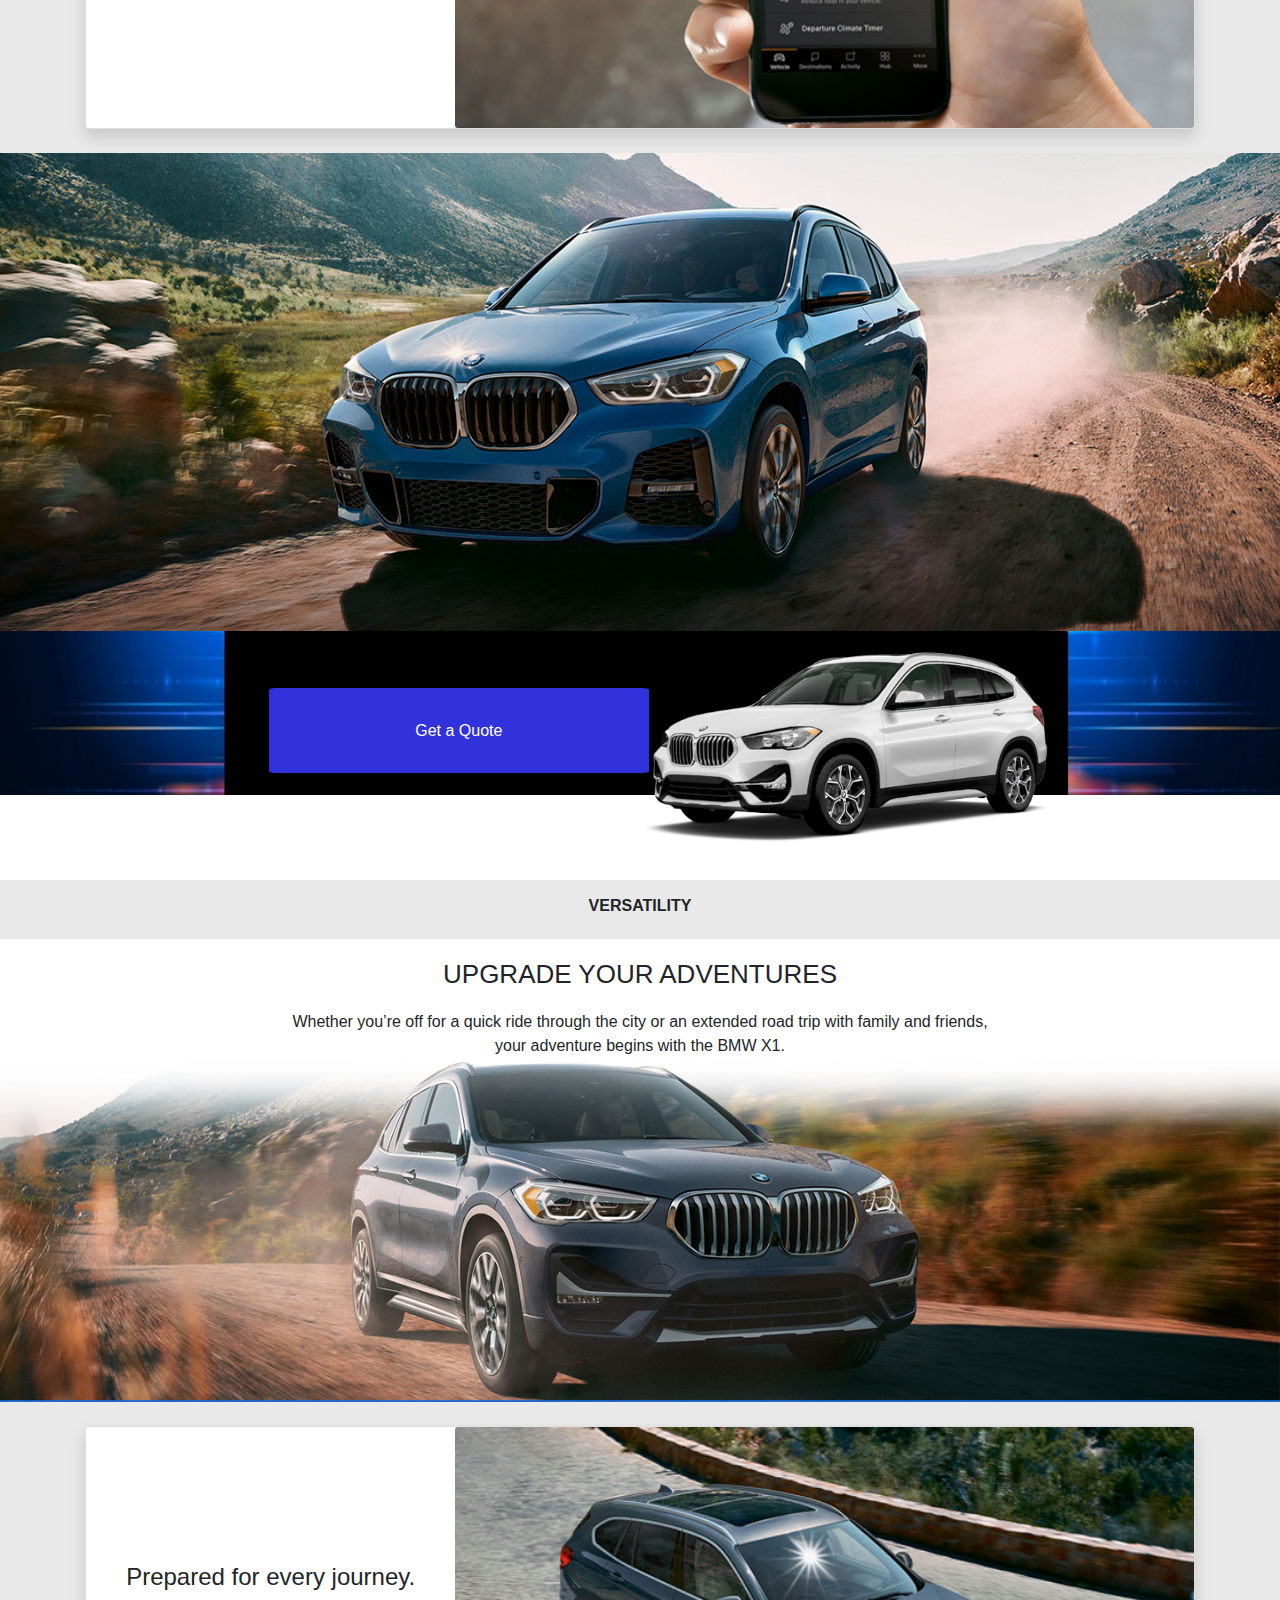
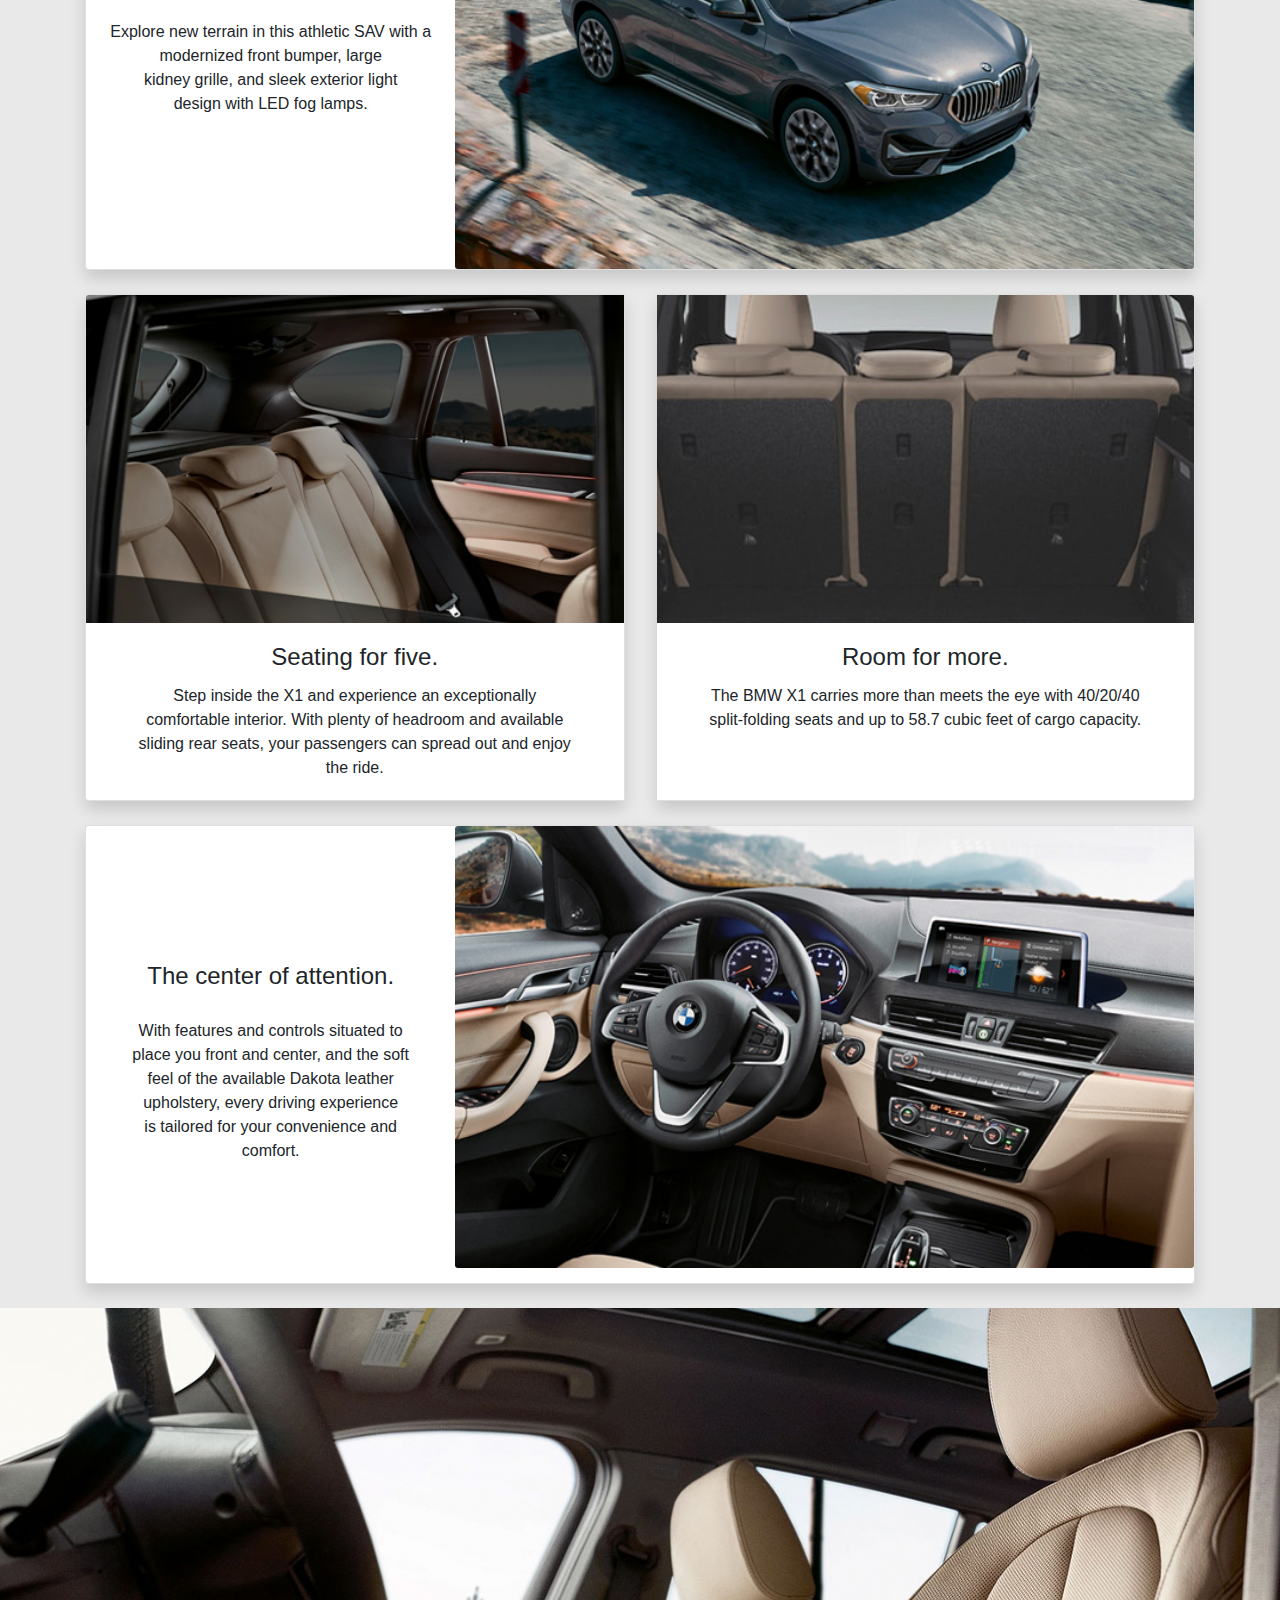
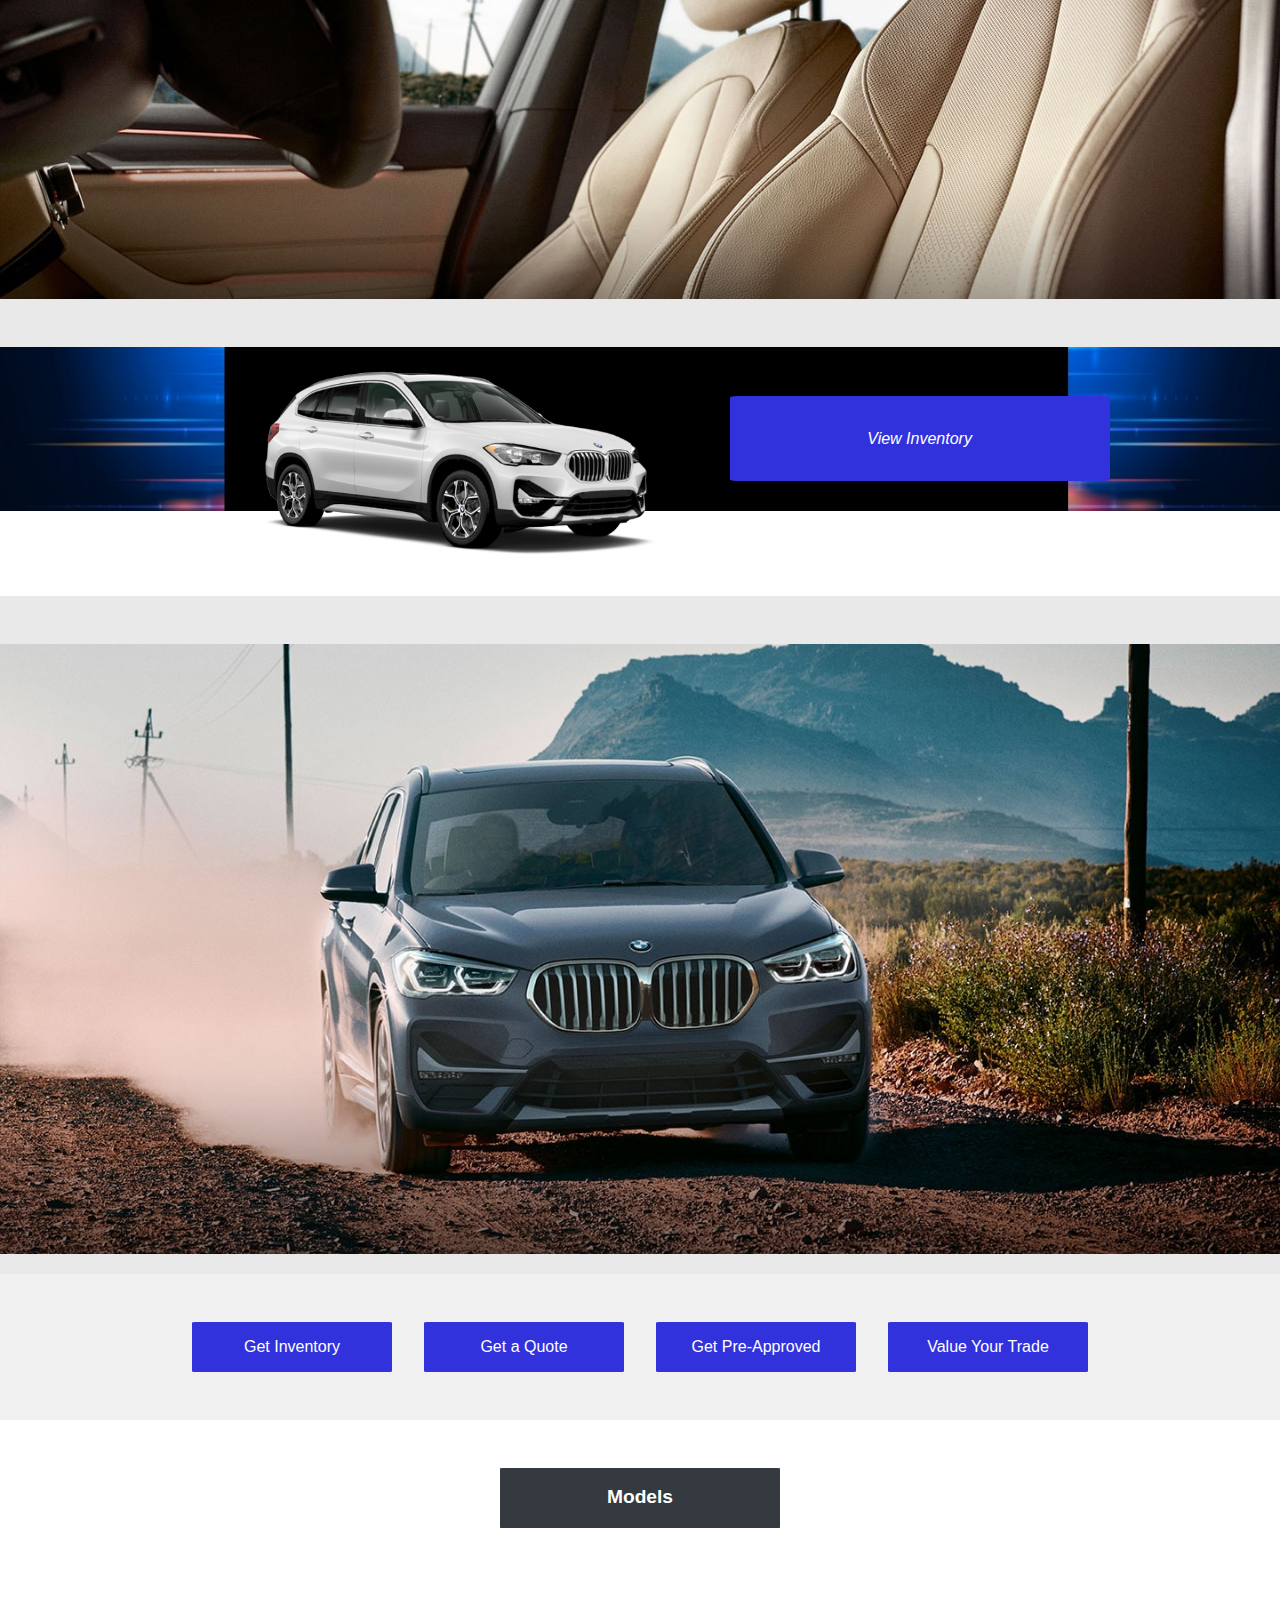
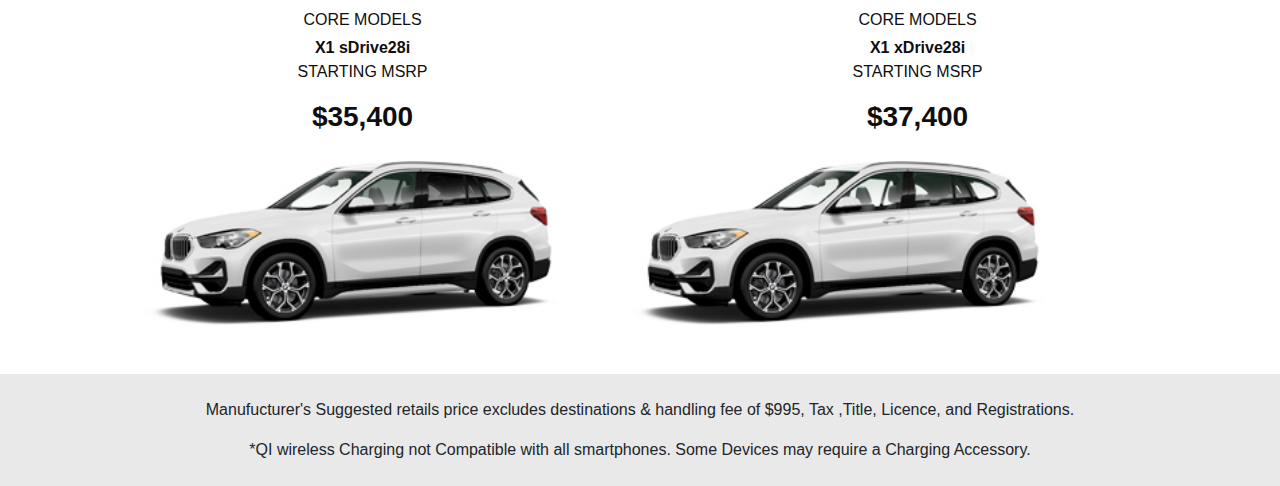
==== commit 5d37436e: "fix add more" ====
--- a/completecode.html
+++ b/completecode.html
@@ -6,7 +6,8 @@
     <meta name="viewport" content="width=device-width, initial-scale=1.0">
     <title>Landing Page</title>
     <link rel="icon" href="/favicon.ico" type="image/x-icon" sizes="16x16">
-    <link rel="stylesheet" href="https://cdn.jsdelivr.net/npm/bootstrap@4.5.3/dist/css/bootstrap.min.css" integrity="sha384-TX8t27EcRE3e/ihU7zmQxVncDAy5uIKz4rEkgIXeMed4M0jlfIDPvg6uqKI2xXr2" crossorigin="anonymous">
+    <link rel="stylesheet" href="https://cdn.jsdelivr.net/npm/bootstrap@4.5.3/dist/css/bootstrap.min.css">
+    
 <style>
             * {
             margin: 0;
